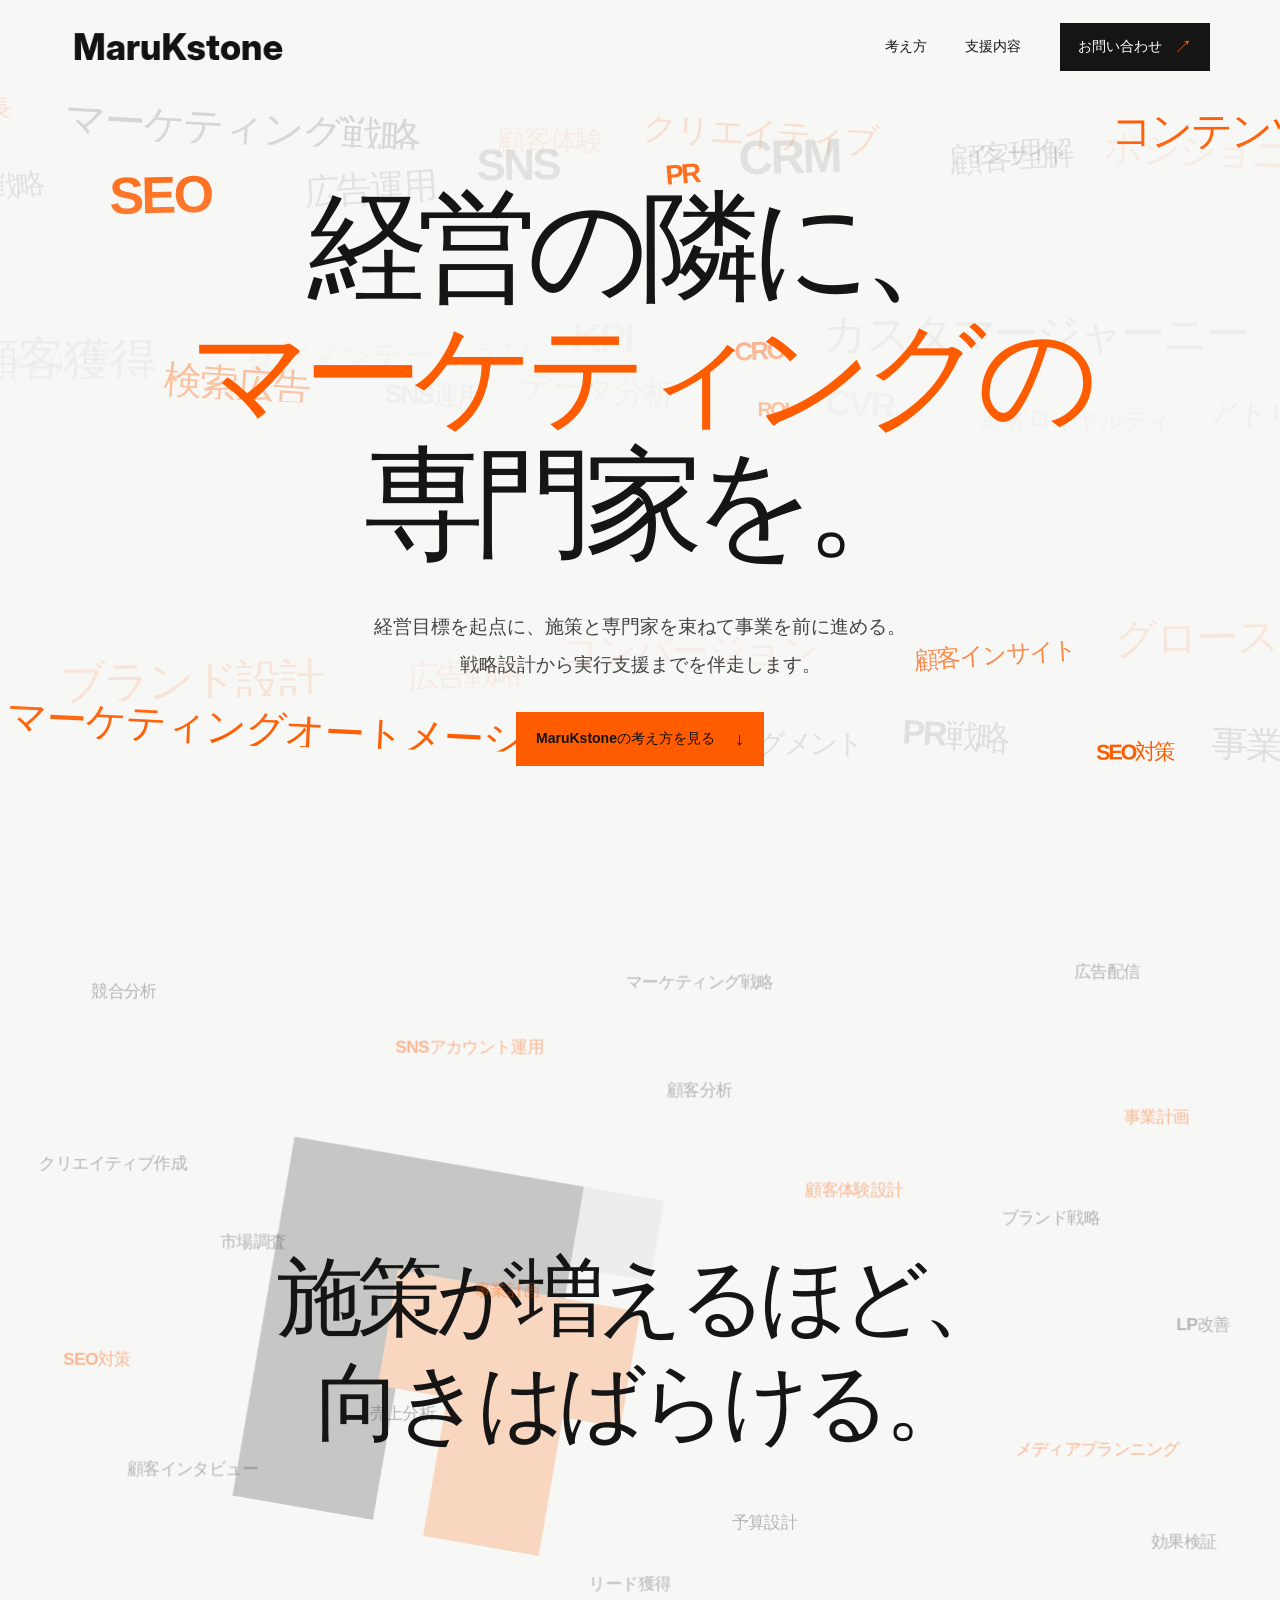
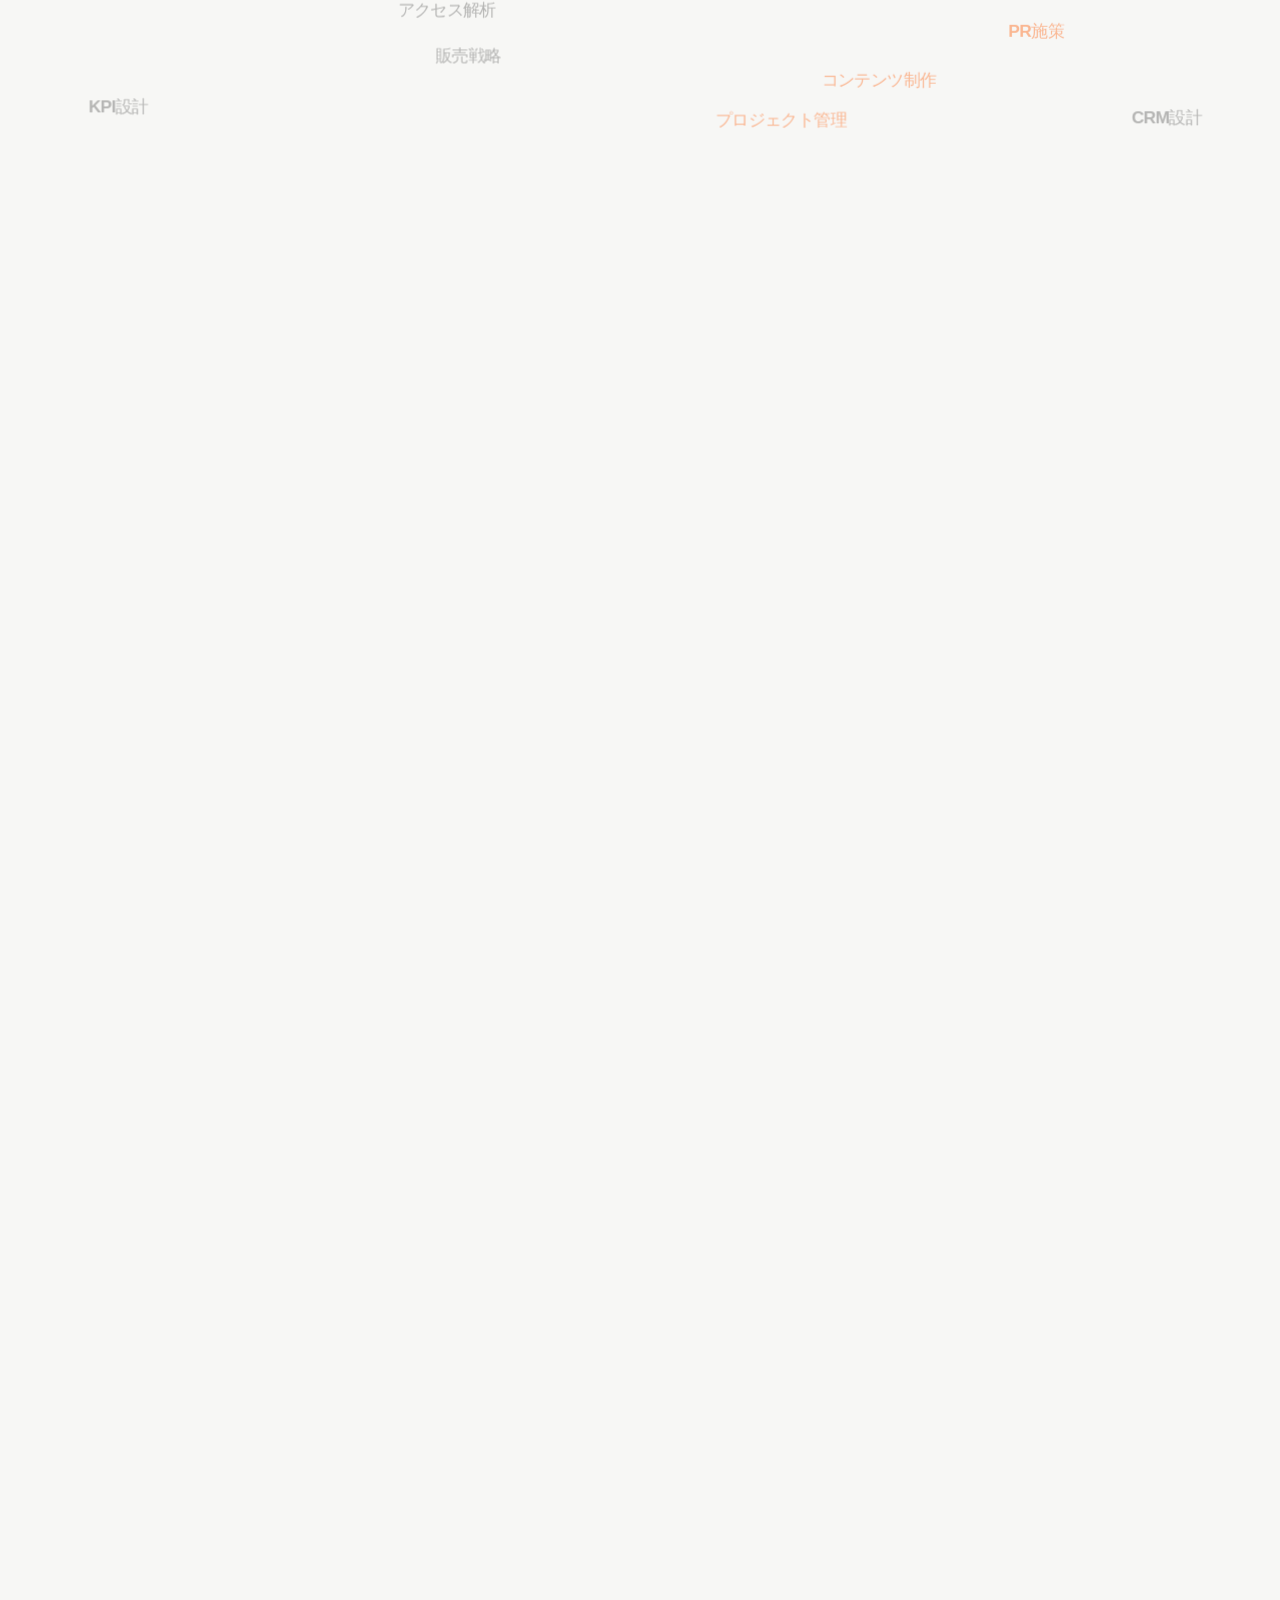
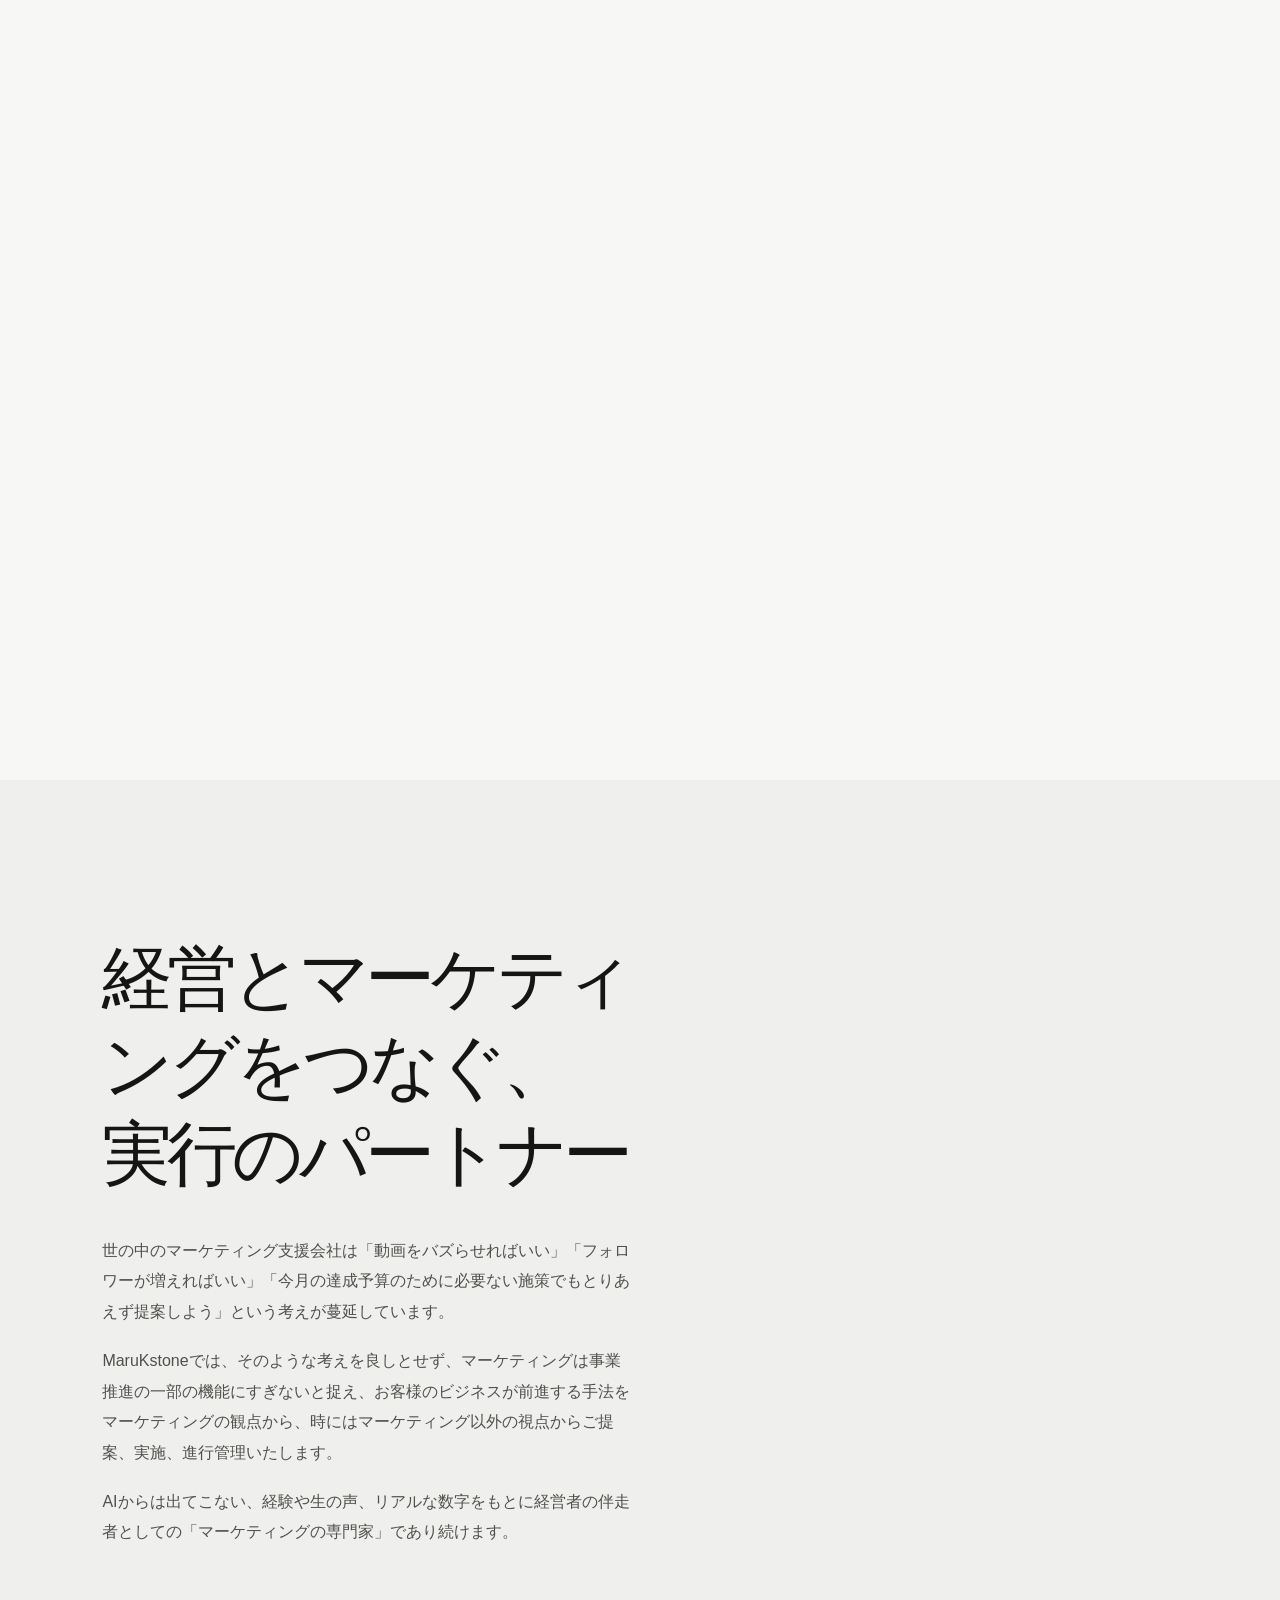
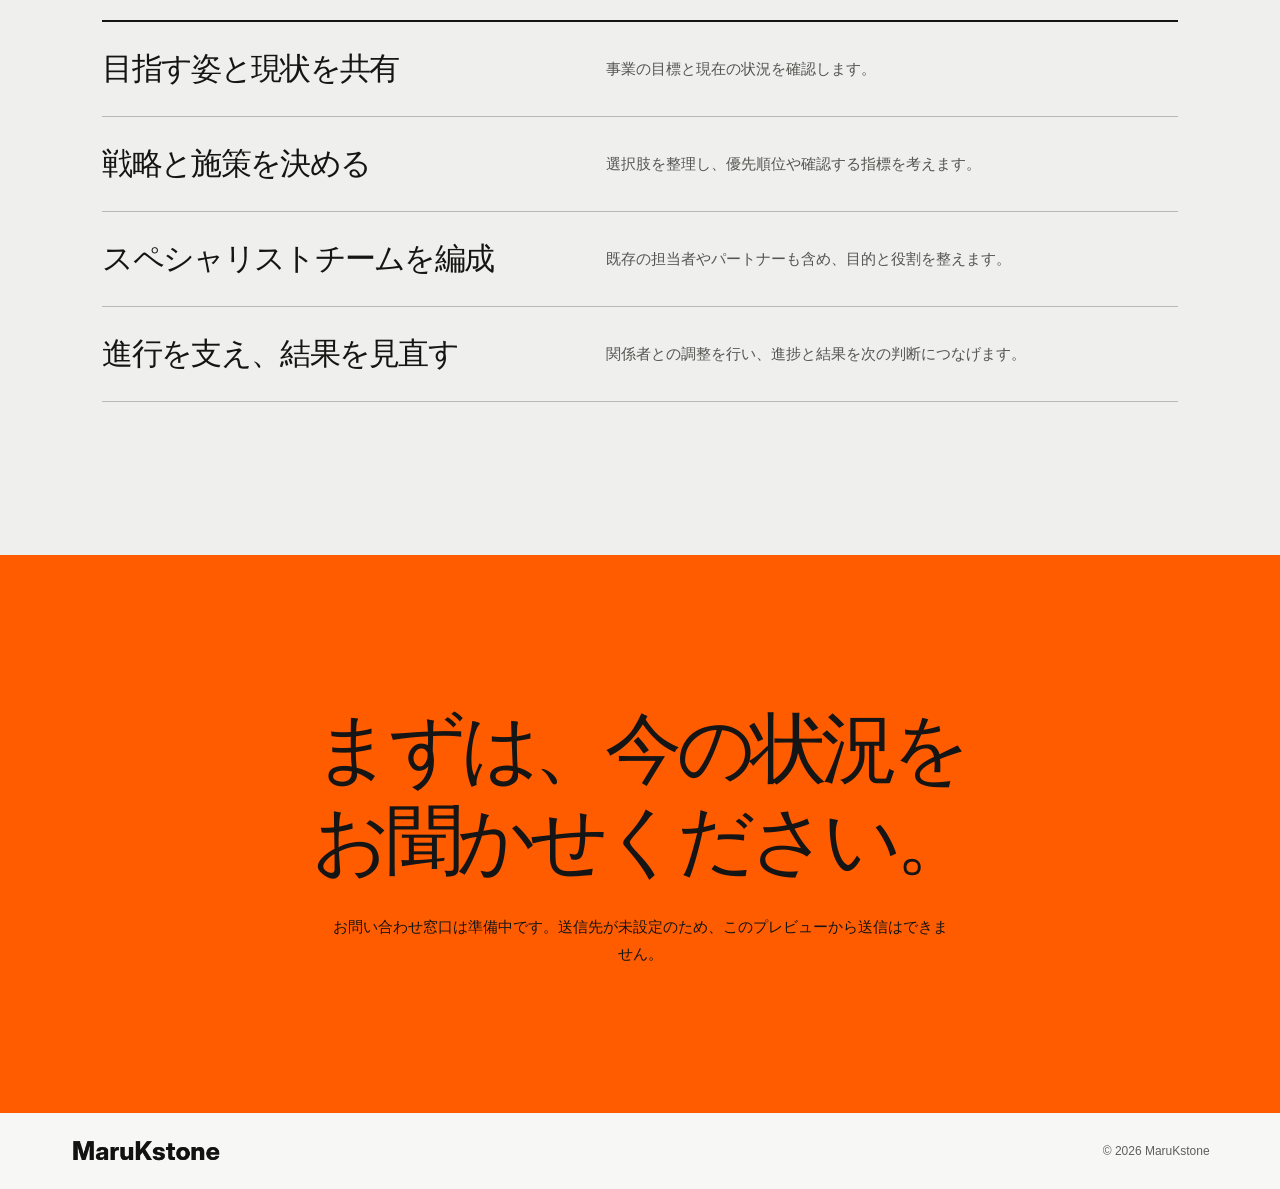
==== index.html @ fb0cedda "current_website Initial commit - current website" ====
<!doctype html>
<html lang="ja">
  <head>
    <meta charset="utf-8">
    <meta name="viewport" content="width=device-width, initial-scale=1">
    <meta name="theme-color" content="#f7f7f5">
    <title>MaruKstone — Motion Study</title>
    <link rel="stylesheet" href="./motion-study.css">
    <script defer src="./motion-study.js"></script>
  </head>
  <body>
    <header class="site-header">
      <a class="brand" href="#top" aria-label="MaruKstone ホーム">
        <img src="../assets/marukstone-wordmark.png" alt="MaruKstone" width="235" height="50">
      </a>
      <nav aria-label="メインナビゲーション">
        <a href="#service">考え方</a>
        <a href="#service">支援内容</a>
        <a class="header-cta" href="#contact">お問い合わせ <span aria-hidden="true">↗</span></a>
      </nav>
    </header>

    <main id="top">
      <section class="hero" aria-labelledby="hero-title">
        <div class="hero-streams" aria-hidden="true">
          <div class="stream-row stream-row-one">
            <div class="stream-track"><span>ブランド戦略</span><span>SEO</span><span>広告運用</span><span>SNS</span><span>PR</span><span>CRM</span><span>顧客理解</span><span>コンテンツ</span><span>データ分析</span><span>市場調査</span><span>リード獲得</span><span>広報戦略</span><span>ブランド戦略</span><span>SEO</span><span>広告運用</span><span>SNS</span><span>PR</span><span>CRM</span><span>顧客理解</span><span>コンテンツ</span><span>データ分析</span><span>市場調査</span><span>リード獲得</span><span>広報戦略</span></div>
          </div>
          <div class="stream-row stream-row-two">
            <div class="stream-track"><span>事業成長</span><span>マーケティング戦略</span><span>顧客体験</span><span>クリエイティブ</span><span>インサイト</span><span>ポジショニング</span><span>プロモーション</span><span>オウンドメディア</span><span>MA</span><span>ブランド認知</span><span>事業成長</span><span>マーケティング戦略</span><span>顧客体験</span><span>クリエイティブ</span><span>インサイト</span><span>ポジショニング</span><span>プロモーション</span><span>オウンドメディア</span><span>MA</span><span>ブランド認知</span></div>
          </div>
          <div class="stream-row stream-row-three">
            <div class="stream-track"><span>LTV</span><span>顧客獲得</span><span>セグメンテーション</span><span>KPI</span><span>CRO</span><span>カスタマージャーニー</span><span>リテンション</span><span>競合分析</span><span>ターゲティング</span><span>LTV</span><span>顧客獲得</span><span>セグメンテーション</span><span>KPI</span><span>CRO</span><span>カスタマージャーニー</span><span>リテンション</span><span>競合分析</span><span>ターゲティング</span></div>
          </div>
          <div class="stream-row stream-row-four">
            <div class="stream-track"><span>リードナーチャリング</span><span>検索広告</span><span>SNS運用</span><span>データ分析</span><span>ROI</span><span>CVR</span><span>顧客ロイヤルティ</span><span>アトリビューション</span><span>CRM</span><span>リードナーチャリング</span><span>検索広告</span><span>SNS運用</span><span>データ分析</span><span>ROI</span><span>CVR</span><span>顧客ロイヤルティ</span><span>アトリビューション</span><span>CRM</span></div>
          </div>
          <div class="stream-row stream-row-five">
            <div class="stream-track"><span>市場分析</span><span>ブランド設計</span><span>広告戦略</span><span>コンバージョン</span><span>顧客インサイト</span><span>グロース</span><span>コンテンツマーケティング</span><span>メディアプランニング</span><span>市場分析</span><span>ブランド設計</span><span>広告戦略</span><span>コンバージョン</span><span>顧客インサイト</span><span>グロース</span><span>コンテンツマーケティング</span><span>メディアプランニング</span></div>
          </div>
          <div class="stream-row stream-row-six">
            <div class="stream-track"><span>需要創出</span><span>マーケティングオートメーション</span><span>顧客セグメント</span><span>PR戦略</span><span>SEO対策</span><span>事業戦略</span><span>パフォーマンス分析</span><span>カスタマーサクセス</span><span>需要創出</span><span>マーケティングオートメーション</span><span>顧客セグメント</span><span>PR戦略</span><span>SEO対策</span><span>事業戦略</span><span>パフォーマンス分析</span><span>カスタマーサクセス</span></div>
          </div>
        </div>
        <div class="hero-content">
          <h1 id="hero-title">
            <span>経営の隣に、</span>
            <span class="accent-line">マーケティングの</span>
            <span>専門家を。</span>
          </h1>
          <p class="hero-description">
            <span>経営目標を起点に、施策と専門家を束ねて事業を前に進める。</span>
            <span>戦略設計から実行支援までを伴走します。</span>
          </p>
          <a class="hero-link" href="#service">MaruKstoneの考え方を見る <span aria-hidden="true">↓</span></a>
        </div>
      </section>

      <section class="motion-sequence" aria-label="施策が飛び交い、再びつながる動き">
        <div class="sequence-track">
          <div class="sequence-stage">
            <div class="rotating-composition" aria-hidden="true">
              <svg class="rotating-shape" viewBox="0 0 640 640" role="presentation">
                <path class="shape-dark" d="M112 118h326v126H270v278H112z" />
                <path class="shape-orange" d="M327 244h196v130H458v156H328V374h-78V244z" />
                <path class="shape-gray" d="M438 118h90v90h-90z" />
              </svg>
            </div>

            <div class="sequence-message" aria-live="polite">
              <p class="message message-one is-active">施策が増えるほど、<br>向きはばらける。</p>
              <p class="message message-three"><span class="message-line">マーケティングを、</span><span class="message-line">事業を動かす力に。</span></p>
            </div>

            <div class="dark-wipe" aria-hidden="true"></div>
            <div class="solution-field" aria-label="マーケティングの支援ソリューション">
              <svg class="solution-connections" aria-hidden="true"></svg>
              <button type="button" class="solution-chip chip-01" aria-label="競合分析を選択">競合分析</button>
              <button type="button" class="solution-chip chip-02" aria-label="SNSアカウント運用を選択">SNSアカウント運用</button>
              <button type="button" class="solution-chip chip-03" aria-label="広告配信を選択">広告配信</button>
              <button type="button" class="solution-chip chip-04" aria-label="クリエイティブ作成を選択">クリエイティブ作成</button>
              <button type="button" class="solution-chip chip-05" aria-label="事業計画を選択">事業計画</button>
              <button type="button" class="solution-chip chip-06" aria-label="市場調査を選択">市場調査</button>
              <button type="button" class="solution-chip chip-07" aria-label="ブランド戦略を選択">ブランド戦略</button>
              <button type="button" class="solution-chip chip-08" aria-label="SEO対策を選択">SEO対策</button>
              <button type="button" class="solution-chip chip-09" aria-label="LP改善を選択">LP改善</button>
              <button type="button" class="solution-chip chip-10" aria-label="顧客インタビューを選択">顧客インタビュー</button>
              <button type="button" class="solution-chip chip-11" aria-label="メディアプランニングを選択">メディアプランニング</button>
              <button type="button" class="solution-chip chip-12" aria-label="アクセス解析を選択">アクセス解析</button>
              <button type="button" class="solution-chip chip-13" aria-label="KPI設計を選択">KPI設計</button>
              <button type="button" class="solution-chip chip-14" aria-label="コンテンツ制作を選択">コンテンツ制作</button>
              <button type="button" class="solution-chip chip-15" aria-label="CRM設計を選択">CRM設計</button>
              <button type="button" class="solution-chip chip-16" aria-label="リード獲得を選択">リード獲得</button>
              <button type="button" class="solution-chip chip-17" aria-label="PR施策を選択">PR施策</button>
              <button type="button" class="solution-chip chip-18" aria-label="マーケティング戦略を選択">マーケティング戦略</button>
              <button type="button" class="solution-chip chip-19" aria-label="顧客分析を選択">顧客分析</button>
              <button type="button" class="solution-chip chip-20" aria-label="事業計画を選択">事業計画</button>
              <button type="button" class="solution-chip chip-21" aria-label="売上分析を選択">売上分析</button>
              <button type="button" class="solution-chip chip-22" aria-label="予算設計を選択">予算設計</button>
              <button type="button" class="solution-chip chip-23" aria-label="顧客体験設計を選択">顧客体験設計</button>
              <button type="button" class="solution-chip chip-24" aria-label="販売戦略を選択">販売戦略</button>
              <button type="button" class="solution-chip chip-25" aria-label="効果検証を選択">効果検証</button>
              <button type="button" class="solution-chip chip-26" aria-label="プロジェクト管理を選択">プロジェクト管理</button>
            </div>
          </div>
        </div>
      </section>

      <section class="service-section" id="service">
        <div class="service-heading">
          <div class="service-copy">
            <h2>経営とマーケティングをつなぐ、<br>実行のパートナー</h2>
            <div class="service-subcopy">
              <p>世の中のマーケティング支援会社は「動画をバズらせればいい」「フォロワーが増えればいい」「今月の達成予算のために必要ない施策でもとりあえず提案しよう」という考えが蔓延しています。</p>
              <p>MaruKstoneでは、そのような考えを良しとせず、マーケティングは事業推進の一部の機能にすぎないと捉え、お客様のビジネスが前進する手法をマーケティングの観点から、時にはマーケティング以外の視点からご提案、実施、進行管理いたします。</p>
              <p>AIからは出てこない、経験や生の声、リアルな数字をもとに経営者の伴走者としての「マーケティングの専門家」であり続けます。</p>
            </div>
          </div>
          <div class="service-portrait-space" aria-label="顔写真を配置するスペース"></div>
        </div>
        <div class="service-steps">
          <article><h3>目指す姿と現状を共有</h3><p>事業の目標と現在の状況を確認します。</p></article>
          <article><h3>戦略と施策を決める</h3><p>選択肢を整理し、優先順位や確認する指標を考えます。</p></article>
          <article><h3>スペシャリストチームを編成</h3><p>既存の担当者やパートナーも含め、目的と役割を整えます。</p></article>
          <article><h3>進行を支え、結果を見直す</h3><p>関係者との調整を行い、進捗と結果を次の判断につなげます。</p></article>
        </div>
      </section>

      <section class="contact-section" id="contact">
        <h2>まずは、今の状況を<br>お聞かせください。</h2>
        <p>お問い合わせ窓口は準備中です。送信先が未設定のため、このプレビューから送信はできません。</p>
      </section>
    </main>

    <footer class="site-footer">
      <a href="#top" aria-label="ページ上部へ"><img src="../assets/marukstone-wordmark.png" alt="MaruKstone" width="235" height="50"></a>
      <span>© 2026 MaruKstone</span>
    </footer>
  </body>
</html>
---- motion-study.css ----
:root {
  color-scheme: light;
  --paper: #f7f7f5;
  --ink: #151515;
  --muted: #5e5e5b;
  --line: #d5d5d1;
  --orange: #ff5c00;
  --dark: #151515;
  font-family: "Inter", "Hiragino Sans", "Yu Gothic", Meiryo, sans-serif;
  color: var(--ink);
  background: var(--paper);
  font-synthesis: none;
  text-rendering: optimizeLegibility;
  -webkit-font-smoothing: antialiased;
  scroll-behavior: smooth;
}

* { box-sizing: border-box; }
html { min-width: 320px; overflow-x: clip; }
body { min-width: 320px; margin: 0; }
a { color: inherit; }
img { display: block; max-width: 100%; }
h1, h2, h3, p { margin: 0; }

.site-header {
  position: fixed;
  z-index: 100;
  top: 0;
  left: 0;
  display: flex;
  width: 100%;
  min-height: 94px;
  align-items: center;
  justify-content: space-between;
  gap: 32px;
  padding: 20px clamp(24px, 5.5vw, 88px);
  background: rgba(247,247,245,.92);
  backdrop-filter: blur(12px);
  -webkit-backdrop-filter: blur(12px);
}
.brand { display: block; width: clamp(150px, 17vw, 216px); flex: 0 0 auto; }
.brand img { width: 100%; height: auto; }
.site-header nav { display: flex; align-items: center; gap: clamp(18px, 3vw, 44px); }
.site-header nav a { font-size: 14px; font-weight: 700; text-decoration: none; }
.site-header nav a:not(.header-cta):hover { color: var(--orange); }
.header-cta { display: inline-flex; min-height: 48px; align-items: center; gap: 12px; padding: 0 18px; background: var(--ink); color: #fff; }
.header-cta span { color: var(--orange); font-size: 18px; }
a:focus-visible { outline: 3px solid var(--orange); outline-offset: 4px; }

.hero {
  position: relative;
  display: grid;
  min-height: 100svh;
  overflow: clip;
  align-items: center;
  padding: 120px clamp(22px, 7vw, 112px) 72px;
  background: var(--paper);
}
.hero-streams { position: absolute; inset: 0; overflow: hidden; pointer-events: none; }
.stream-row { position: absolute; left: 0; display: flex; width: max-content; overflow: hidden; color: rgba(21, 21, 21, .11); }
.stream-row-one { top: 13%; transform: rotate(-2deg) scale(1.08); }
.stream-row-two { top: 43%; color: rgba(255, 92, 0, .13); transform: rotate(1.5deg) scale(1.08); }
.stream-row-three { top: 77%; transform: rotate(-1deg) scale(1.08); }
.stream-track { display: flex; width: max-content; align-items: center; gap: clamp(30px, 5vw, 78px); padding-right: clamp(30px, 5vw, 78px); font-size: clamp(36px, 6.8vw, 92px); font-weight: 900; letter-spacing: -.08em; line-height: 1; white-space: nowrap; animation: stream-left 42s linear infinite; }
.stream-row-two .stream-track { font-size: clamp(23px, 4.1vw, 56px); animation-name: stream-right; animation-duration: 52s; }
.stream-row-three .stream-track { font-size: clamp(28px, 5.1vw, 70px); animation-duration: 47s; }
.stream-track span:nth-child(3n + 2) { color: var(--orange); }
.stream-row-two .stream-track span:nth-child(3n + 2) { color: rgba(21, 21, 21, .15); }
.hero-content { position: relative; z-index: 2; width: min(100%, 1160px); margin-inline: auto; text-align: center; }
.hero h1 {
  font-size: clamp(54px, 9.4vw, 136px);
  font-weight: 900;
  letter-spacing: -.085em;
  line-height: 1.07;
  text-wrap: balance;
}
.hero h1 span { display: block; overflow: hidden; animation: title-arrive .9s cubic-bezier(.16,.82,.23,1) both; }
.hero h1 span:nth-child(2) { animation-delay: .14s; }
.hero h1 span:nth-child(3) { animation-delay: .28s; }
.hero h1 .accent-line { color: var(--orange); }
.hero-description { display: grid; gap: 3px; margin: clamp(24px, 3.3vw, 44px) auto 0; color: #454541; font-size: clamp(15px, 1.45vw, 19px); font-weight: 600; line-height: 1.85; }
.hero-description span { display: block; }
.hero-link { display: inline-flex; min-height: 54px; align-items: center; gap: 20px; margin-top: 30px; padding: 0 20px; background: var(--orange); color: #111; font-size: 14px; font-weight: 800; text-decoration: none; transition: transform 220ms cubic-bezier(.2,.8,.2,1); }
.hero-link:hover { transform: translateY(-3px); }
.hero-link span { font-size: 18px; }

@keyframes stream-left { from { transform: translateX(0); } to { transform: translateX(-50%); } }
@keyframes stream-right { from { transform: translateX(-50%); } to { transform: translateX(0); } }
@keyframes title-arrive {
  from { clip-path: inset(100% 0 0); transform: translateY(16%); }
  to { clip-path: inset(0); transform: translateY(0); }
}

.sequence-track { position: relative; height: 520svh; background: var(--paper); }
.sequence-stage {
  --rotation: 0deg;
  --shape-scale: .86;
  --wipe-edge: 0%;
  position: sticky;
  top: 0;
  display: grid;
  height: 100svh;
  overflow: clip;
  place-items: center;
  isolation: isolate;
  background: var(--paper);
}
.rotating-composition { position: absolute; z-index: 1; top: 50%; left: 35%; width: min(48vw, 640px); aspect-ratio: 1; opacity: .22; pointer-events: none; transform: translate(-50%, -50%) rotate(var(--rotation)) scale(var(--shape-scale)); transform-origin: center; will-change: transform; }
.rotating-shape { width: 100%; height: 100%; overflow: visible; }
.shape-dark { fill: var(--ink); }
.shape-orange { fill: var(--orange); }
.shape-gray { fill: #c9c9c5; }
.sequence-message { position: relative; z-index: 1; width: min(88%, 1100px); height: 100%; text-align: center; }
.message { position: absolute; inset: 50% auto auto 50%; z-index: 3; width: 100%; color: var(--ink); font-size: clamp(36px, 6.7vw, 92px); font-weight: 850; letter-spacing: -.075em; line-height: 1.22; opacity: 0; transform: translate(-50%, calc(-50% + 18px)); transition: opacity 380ms ease, transform 480ms cubic-bezier(.2,.75,.25,1); }
.message.is-active { opacity: 1; transform: translate(-50%, -50%); }
.message-three { color: #fff; }
.message-three { opacity: 0; }
.dark-wipe { position: absolute; z-index: 2; inset: 0; background: var(--dark); clip-path: polygon(0 0, var(--wipe-edge) 0, calc(var(--wipe-edge) - 16vw) 100%, 0 100%); pointer-events: none; will-change: clip-path; }
.sequence-stage.is-dark { background: var(--dark); }
.sequence-stage.is-wiping { background: var(--paper); }
.sequence-stage.is-dark .rotating-composition { visibility: hidden; }
.sequence-stage.is-wiping .rotating-composition { visibility: visible; }
.sequence-stage.is-dark .sequence-message { z-index: 4; visibility: visible; }
.sequence-stage.is-dark .message-three { visibility: hidden; }
.sequence-stage.is-message .message-three { visibility: visible; opacity: 1; }
.sequence-stage.is-message .solution-field { opacity: 1; }
.sequence-stage.is-dark .solution-field { background: var(--dark); }
.sequence-stage.is-dark .solution-chip { color: rgba(255,255,255,.64); }
.sequence-stage.is-message .solution-chip { color: rgba(255,255,255,.64); }


.service-section { padding: clamp(92px, 12vw, 160px) clamp(24px, 8vw, 128px); background: #efefed; }
.service-heading { display: grid; grid-template-columns: minmax(0, 1.1fr) minmax(280px, .9fr); align-items: end; gap: 7vw; margin-bottom: 72px; }
.service-heading h2 { font-size: clamp(38px, 5.5vw, 76px); font-weight: 850; letter-spacing: -.075em; line-height: 1.25; }
.service-heading p { max-width: 560px; color: #50504d; font-size: 16px; line-height: 1.9; }
.service-steps { border-top: 2px solid var(--ink); }
.service-steps article { display: grid; grid-template-columns: minmax(260px, .9fr) minmax(260px, 1.1fr); gap: 36px; align-items: center; padding: 26px 0; border-bottom: 1px solid #b8b8b4; }
.service-steps h3 { font-size: clamp(21px, 2.4vw, 31px); font-weight: 800; letter-spacing: -.055em; }
.service-steps p { color: #545450; font-size: 15px; line-height: 1.8; }
.contact-section { display: flex; min-height: 62svh; flex-direction: column; align-items: center; justify-content: center; padding: 90px 24px; background: var(--orange); text-align: center; }
.contact-section h2 { font-size: clamp(40px, 6vw, 82px); font-weight: 850; letter-spacing: -.075em; line-height: 1.2; }
.contact-section p { max-width: 620px; margin-top: 26px; font-size: 15px; font-weight: 550; line-height: 1.8; }
.site-footer { display: flex; align-items: center; justify-content: space-between; gap: 24px; padding: 26px clamp(24px, 5.5vw, 88px); background: var(--paper); }
.site-footer a { width: 152px; }
.site-footer img { width: 100%; height: auto; }
.site-footer span { color: #5f5f5b; font-size: 12px; }

@media (max-width: 760px) {
  .site-header { min-height: 76px; gap: 18px; padding: 16px 20px; }
  .brand { width: 142px; }
  .site-header nav { gap: 14px; }
  .site-header nav a { font-size: 11px; }
  .header-cta { min-height: 40px; gap: 6px; padding-inline: 10px; }
  .hero { padding-inline: 20px; }
  .hero h1 { font-size: clamp(42px, 10.5vw, 78px); }
  .hero-description { max-width: 560px; font-size: 14px; }
  .stream-row-one { top: 18%; }
  .stream-row-two { top: 45%; }
  .stream-row-three { top: 76%; }
  .stream-track { gap: 28px; font-size: clamp(34px, 8vw, 62px); }
  .stream-row-two .stream-track { font-size: clamp(22px, 5vw, 38px); }
  .stream-row-three .stream-track { font-size: clamp(26px, 6vw, 46px); }
  .sequence-track { height: 360svh; }
  .rotating-composition { left: 50%; width: 72vw; opacity: .15; }
  .sequence-message { width: calc(100% - 36px); }
  .message { font-size: clamp(34px, 8vw, 58px); }
  .service-section { padding: 90px 24px; }
  .service-heading { grid-template-columns: 1fr; gap: 22px; margin-bottom: 48px; }
  .service-heading h2 { font-size: clamp(36px, 8.5vw, 58px); }
  .service-steps article { grid-template-columns: 1fr; gap: 8px; padding: 22px 0; }
}

@media (max-width: 430px) {
  .site-header { align-items: flex-start; }
  .brand { width: 116px; margin-top: 6px; }
  .site-header nav { gap: 9px; }
  .site-header nav a { font-size: 10px; }
  .header-cta { min-height: 34px; padding-inline: 7px; }
  .hero { min-height: 88svh; padding-top: 102px; padding-bottom: 82px; }
  .hero h1 { font-size: clamp(38px, 10.2vw, 46px); line-height: 1.17; }
  .hero-description { font-size: 13px; }
  .hero-description span:first-child { max-width: 350px; margin-inline: auto; }
  .hero-link { min-height: 48px; font-size: 12px; }
}

@media (prefers-reduced-motion: reduce) {
  :root { scroll-behavior: auto; }
  *, *::before, *::after { animation-duration: .01ms !important; animation-iteration-count: 1 !important; scroll-behavior: auto !important; transition-duration: .01ms !important; }
  .stream-track { animation: none !important; }
  .hero h1 span { clip-path: none; transform: none; }
  .sequence-track { height: auto; }
  .sequence-stage { position: relative; min-height: 560px; }
  .rotating-composition, .dark-wipe { display: none; }
  .message { position: relative; inset: auto; display: none; opacity: 1; transform: none; }
  .message-one { display: block; }
}


/* Randomized, smaller hero word field — headline typography remains unchanged. */
.hero-streams {
  -webkit-mask-image: linear-gradient(to bottom, #000 0%, #000 12%, rgba(0,0,0,.8) 24%, rgba(0,0,0,.35) 43%, rgba(0,0,0,.45) 61%, #000 82%, #000 100%);
  mask-image: linear-gradient(to bottom, #000 0%, #000 12%, rgba(0,0,0,.8) 24%, rgba(0,0,0,.35) 43%, rgba(0,0,0,.45) 61%, #000 82%, #000 100%);
}
.stream-row { left: -3%; }
.stream-row-one { top: 5%; transform: rotate(-3.4deg) scale(1.03); color: rgba(21,21,21,.105); }
.stream-row-two { top: 22%; transform: rotate(2.1deg) scale(1.04); color: rgba(255,92,0,.075); }
.stream-row-three { top: 36%; transform: rotate(-1.3deg) scale(1.02); color: rgba(21,21,21,.055); }
.stream-row-four { top: 54%; transform: rotate(2.8deg) scale(1.05); color: rgba(21,21,21,.065); }
.stream-row-five { top: 72%; transform: rotate(-2.4deg) scale(1.03); color: rgba(255,92,0,.09); }
.stream-row-six { top: 89%; transform: rotate(1.6deg) scale(1.04); color: rgba(21,21,21,.10); }
.stream-track {
  gap: clamp(20px, 3.2vw, 52px);
  font-size: clamp(19px, 3.05vw, 46px);
  letter-spacing: -.065em;
  animation-duration: 58s;
}
.stream-row-two .stream-track { font-size: clamp(17px, 2.45vw, 36px); animation-name: stream-right; animation-duration: 67s; }
.stream-row-three .stream-track { font-size: clamp(20px, 2.8vw, 42px); animation-duration: 49s; }
.stream-row-four .stream-track { font-size: clamp(16px, 2.25vw, 34px); animation-name: stream-right; animation-duration: 73s; }
.stream-row-five .stream-track { font-size: clamp(19px, 2.7vw, 40px); animation-duration: 63s; }
.stream-row-six .stream-track { font-size: clamp(16px, 2.35vw, 35px); animation-name: stream-right; animation-duration: 55s; }
/* Small irregularities keep the field from reading as a neat typographic grid. */
.stream-track span:nth-child(5n + 1) { transform: translateY(-.13em) rotate(-2deg); }
.stream-track span:nth-child(7n + 3) { transform: translateY(.17em) rotate(1.5deg); }
.stream-track span:nth-child(9n + 4) { font-size: 1.12em; }
.stream-track span:nth-child(11n + 6) { font-size: .78em; }
.stream-row-two .stream-track span:nth-child(3n + 1),
.stream-row-five .stream-track span:nth-child(4n + 2) { color: rgba(255,92,0,.16); }
.stream-row-three .stream-track span:nth-child(4n + 2),
.stream-row-four .stream-track span:nth-child(5n + 3) { color: rgba(21,21,21,.10); }
@media (max-width: 760px) {
  .stream-row-one { top: 8%; }
  .stream-row-two { top: 22%; }
  .stream-row-three { top: 34%; }
  .stream-row-four { top: 56%; }
  .stream-row-five { top: 73%; }
  .stream-row-six { top: 88%; }
  .stream-track { gap: 22px; font-size: clamp(17px, 5vw, 28px); }
  .stream-row-two .stream-track { font-size: clamp(15px, 4.2vw, 24px); }
  .stream-row-three .stream-track { font-size: clamp(17px, 4.6vw, 27px); }
  .stream-row-four .stream-track { font-size: clamp(14px, 3.8vw, 22px); }
  .stream-row-five .stream-track { font-size: clamp(16px, 4.4vw, 26px); }
  .stream-row-six .stream-track { font-size: clamp(14px, 3.9vw, 23px); }
}

/* More organic word scatter: uneven spacing, varied scale and individual baselines. */
.stream-row-one { top: 7%; transform: rotate(-2.7deg) scale(1.04); }
.stream-row-two { top: 19%; transform: rotate(1.8deg) scale(1.02); }
.stream-row-three { top: 33%; transform: rotate(-1deg) scale(1.05); }
.stream-row-four { top: 47%; transform: rotate(2.4deg) scale(1.04); }
.stream-row-five { top: 65%; transform: rotate(-2deg) scale(1.03); }
.stream-row-six { top: 83%; transform: rotate(1.3deg) scale(1.05); }
.stream-track { gap: clamp(12px, 1.9vw, 32px); }
.stream-track span { display: inline-block; flex: 0 0 auto; }
.stream-track span:nth-child(8n + 1) { font-size: .72em; margin-inline: .35em 1.2em; transform: translateY(-.28em) rotate(-3deg); }
.stream-track span:nth-child(8n + 2) { font-size: 1.28em; margin-inline: .1em .75em; transform: translateY(.12em) rotate(1.5deg); }
.stream-track span:nth-child(8n + 3) { font-size: .88em; margin-inline: .8em .25em; transform: translateY(.24em) rotate(-1deg); }
.stream-track span:nth-child(8n + 4) { font-size: 1.08em; margin-inline: .2em 1.5em; transform: translateY(-.18em) rotate(2deg); }
.stream-track span:nth-child(8n + 5) { font-size: .68em; margin-inline: .55em .4em; transform: translateY(.32em) rotate(-2deg); }
.stream-track span:nth-child(8n + 6) { font-size: 1.18em; margin-inline: .1em 1.05em; transform: translateY(-.08em) rotate(1deg); }
.stream-track span:nth-child(8n + 7) { font-size: .82em; margin-inline: 1em .15em; transform: translateY(.18em) rotate(-1.5deg); }
.stream-track span:nth-child(8n) { font-size: 1.02em; margin-inline: .25em .9em; transform: translateY(-.22em) rotate(2.5deg); }
/* Keep the middle filled, but preserve the headline as the highest-contrast layer. */
.stream-row-three .stream-track,
.stream-row-four .stream-track,
.stream-row-five .stream-track { opacity: .92; }
.stream-row-four { color: rgba(21,21,21,.075); }
.stream-row-five { color: rgba(255,92,0,.085); }
@media (max-width: 760px) {
  .stream-row-one { top: 8%; }
  .stream-row-two { top: 20%; }
  .stream-row-three { top: 33%; }
  .stream-row-four { top: 49%; }
  .stream-row-five { top: 66%; }
  .stream-row-six { top: 84%; }
  .stream-track { gap: 12px; }
}


/* Floating solution words appear with the final dark message. */
.solution-field {
  position: absolute;
  z-index: 3;
  inset: 0;
  overflow: hidden;
  background: var(--dark);
  opacity: 0;
  visibility: hidden;
  pointer-events: none;
  transition: opacity 700ms ease, visibility 0s linear 700ms;
}
.sequence-stage.is-dark .solution-field {
  opacity: 1;
  visibility: visible;
  pointer-events: auto;
  transition-delay: 0s;
}
.solution-chip {
  --mx: 0px;
  --my: 0px;
  --pop: 1;
  --glow: 0;
  position: absolute;
  display: block;
  max-width: 90vw;
  padding: .32em .56em .4em;
  border: 1px solid rgba(255,255,255,.16);
  border-radius: 999px;
  color: rgba(255,255,255,.76);
  background: rgba(255,255,255,.035);
  font-size: clamp(13px, 1.35vw, 20px);
  font-weight: 650;
  letter-spacing: -.035em;
  white-space: nowrap;
  box-shadow: 0 0 calc(var(--glow) * 28px) rgba(255,92,0, calc(var(--glow) * .72));
  transform: translate(var(--mx), var(--my)) scale(var(--pop));
  transition: transform 380ms cubic-bezier(.2,1.5,.35,1), color 260ms ease, border-color 260ms ease, background 260ms ease, box-shadow 260ms ease;
  animation: solution-float var(--duration, 7s) ease-in-out var(--delay, 0s) infinite alternate;
  will-change: transform;
}
.solution-chip::before {
  content: "";
  position: absolute;
  inset: -1px;
  border: 1px solid rgba(255,92,0, calc(var(--glow) * .9));
  border-radius: inherit;
  opacity: var(--glow);
  pointer-events: none;
}
.solution-chip.is-near {
  color: #fff;
  border-color: rgba(255,92,0,.9);
  background: rgba(255,92,0,.13);
}
/* Words are scattered at irregular positions and vary in scale. */
.chip-01 { top: 9%; left: 7%; --duration: 7.1s; --delay: -.8s; font-size: clamp(22px, 2.4vw, 34px); }
.chip-02 { top: 15%; left: 31%; --duration: 8.1s; --delay: -3s; font-size: clamp(17px, 1.7vw, 24px); }
.chip-03 { top: 7%; right: 11%; --duration: 7.4s; --delay: -2s; color: var(--orange); font-size: clamp(24px, 2.6vw, 38px); }
.chip-04 { top: 28%; left: 3%; --duration: 7.8s; --delay: -4s; font-size: clamp(20px, 2.1vw, 30px); }
.chip-05 { top: 23%; right: 7%; --duration: 6.4s; --delay: -1s; font-size: clamp(25px, 2.8vw, 40px); }
.chip-06 { top: 37%; left: 17%; --duration: 8.5s; --delay: -5s; font-size: clamp(16px, 1.65vw, 24px); }
.chip-07 { top: 34%; right: 14%; --duration: 7s; --delay: -2.5s; color: rgba(255,92,0,.9); font-size: clamp(23px, 2.4vw, 35px); }
.chip-08 { top: 50%; left: 5%; --duration: 7.2s; --delay: -1.4s; font-size: clamp(22px, 2.2vw, 32px); }
.chip-09 { top: 46%; right: 4%; --duration: 8s; --delay: -3.6s; font-size: clamp(17px, 1.7vw, 25px); }
.chip-10 { top: 62%; left: 10%; --duration: 6.7s; --delay: -4.5s; font-size: clamp(17px, 1.8vw, 26px); }
.chip-11 { top: 60%; right: 8%; --duration: 8.2s; --delay: -2.3s; font-size: clamp(19px, 2vw, 29px); }
.chip-12 { bottom: 20%; left: 31%; --duration: 7.6s; --delay: -5.2s; color: var(--orange); font-size: clamp(20px, 2vw, 29px); }
.chip-13 { bottom: 9%; left: 7%; --duration: 6.9s; --delay: -1.8s; font-size: clamp(25px, 2.7vw, 39px); }
.chip-14 { bottom: 12%; right: 27%; --duration: 8.4s; --delay: -3.3s; font-size: clamp(17px, 1.8vw, 26px); }
.chip-15 { bottom: 8%; right: 6%; --duration: 7.1s; --delay: -2.7s; font-size: clamp(24px, 2.5vw, 36px); }
.chip-16 { top: 75%; left: 46%; --duration: 7.9s; --delay: -4.1s; font-size: clamp(16px, 1.7vw, 24px); }
.chip-17 { top: 80%; right: 17%; --duration: 6.6s; --delay: -1.1s; color: rgba(255,92,0,.92); font-size: clamp(22px, 2.3vw, 33px); }
.chip-18 { top: 8%; left: 49%; --duration: 8.7s; --delay: -6s; font-size: clamp(16px, 1.7vw, 24px); }
.chip-19 { top: 20%; left: 52%; --duration: 7.5s; --delay: -2.2s; font-size: clamp(20px, 2.1vw, 30px); }
.chip-20 { top: 42%; left: 37%; --duration: 8.4s; --delay: -4.7s; color: var(--orange); font-size: clamp(22px, 2.5vw, 36px); }
.chip-21 { top: 56%; left: 29%; --duration: 7.7s; --delay: -1.6s; font-size: clamp(18px, 1.9vw, 27px); }
.chip-22 { top: 68%; left: 57%; --duration: 6.8s; --delay: -3.7s; font-size: clamp(17px, 1.8vw, 26px); }
.chip-23 { top: 31%; left: 63%; --duration: 8.2s; --delay: -5.1s; font-size: clamp(18px, 1.9vw, 27px); }
.chip-24 { top: 83%; left: 34%; --duration: 7.3s; --delay: -2.9s; color: var(--orange); font-size: clamp(20px, 2.1vw, 30px); }
.chip-25 { top: 70%; right: 5%; --duration: 8.5s; --delay: -4.3s; font-size: clamp(18px, 1.9vw, 27px); }
.chip-26 { top: 90%; left: 56%; --duration: 7.9s; --delay: -1.3s; font-size: clamp(16px, 1.7vw, 24px); }
@keyframes solution-float {
  from { margin-top: -7px; }
  to { margin-top: 9px; }
}
.sequence-stage.is-dark .message-three { z-index: 5; text-shadow: 0 2px 24px rgba(0,0,0,.28); }
@media (max-width: 760px) {
  .solution-chip { padding: .3em .48em .36em; font-size: 12px; }
  .chip-02 { left: 28%; }
  .chip-04 { top: 25%; left: 2%; }
  .chip-05 { right: 2%; }
  .chip-07 { right: 3%; }
  .chip-10 { left: 3%; }
  .chip-11 { right: 2%; }
  .chip-14 { right: 20%; }
  .chip-16 { left: 42%; }
  .chip-19 { left: 48%; top: 19%; }
  .chip-20 { left: 35%; top: 43%; }
  .chip-21 { left: 27%; top: 56%; }
  .chip-22 { left: 54%; top: 68%; }
  .chip-23 { left: 59%; top: 31%; }
  .chip-24 { left: 31%; top: 83%; }
  .chip-25 { right: 3%; top: 71%; }
  .chip-26 { left: 52%; top: 89%; }
}
@media (prefers-reduced-motion: reduce) {
  .solution-chip { animation: none !important; transition: none !important; }
}

/* Narrative motion: solutions begin near the center, disperse with the rotating shape,
   then form a quiet organic network on the dark message. */
.solution-field {
  background: transparent;
  opacity: 1;
  visibility: visible;
  pointer-events: none;
  transition: none;
}
.solution-connections {
  position: absolute;
  inset: 0;
  width: 100%;
  height: 100%;
  overflow: visible;
  pointer-events: none;
  opacity: 0;
  transition: opacity 700ms ease;
}
.sequence-stage.is-dark .solution-connections { opacity: .82; }
.solution-link {
  fill: none;
  stroke: rgba(255,255,255,.13);
  stroke-width: 1.1;
  stroke-linecap: round;
  transition: stroke .35s ease, stroke-width .35s ease, opacity .35s ease;
}
.solution-link.is-lit {
  stroke: rgba(255,91,0,.95);
  stroke-width: 2.2;
  filter: drop-shadow(0 0 5px rgba(255,91,0,.8));
}
.solution-chip {
  --mx: 0px;
  --my: 0px;
  --pop: 1;
  --glow: 0;
  --travel-x: 0px;
  --travel-y: 0px;
  position: absolute;
  display: block;
  max-width: 90vw;
  padding: 0;
  border: 0;
  border-radius: 0;
  appearance: none;
  color: rgba(20,20,20,.42);
  background: transparent;
  font: inherit;
  font-size: clamp(13px, 1.35vw, 20px);
  font-weight: 650;
  letter-spacing: -.035em;
  line-height: 1.25;
  white-space: nowrap;
  cursor: pointer;
  text-shadow: 0 0 calc(var(--glow) * 22px) rgba(255,92,0, calc(var(--glow) * .9));
  transform: translate(calc(var(--travel-x) + var(--mx)), calc(var(--travel-y) + var(--my))) scale(var(--pop));
  transition: color 300ms ease, text-shadow 300ms ease, transform 380ms cubic-bezier(.2,1.5,.35,1);
  animation: solution-float var(--duration, 7s) ease-in-out var(--delay, 0s) infinite alternate;
  will-change: transform;
  pointer-events: none;
}
.solution-chip:focus-visible { outline: 1px solid var(--orange); outline-offset: 5px; }
.sequence-stage.is-dark .solution-chip {
  color: rgba(255,255,255,.64);
  pointer-events: auto;
}
.sequence-stage.is-dark .solution-chip:nth-of-type(3n) { color: rgba(255,92,0,.94); }
.sequence-stage.is-dark .solution-chip.is-near,
.sequence-stage.is-dark .solution-chip.is-selected {
  color: #fff;
  text-shadow: 0 0 8px rgba(255,92,0,.85), 0 0 24px rgba(255,92,0,.5);
}
.sequence-stage.is-dark .solution-chip.is-selected { color: var(--orange); }
.solution-chip::before { content: none; }
@keyframes solution-float {
  from { margin-top: -5px; }
  to { margin-top: 6px; }
}
@media (max-width: 760px) {
  .solution-chip { font-size: 11px; white-space: normal; max-width: 34vw; }
  .chip-02 { left: 28%; }
  .chip-04 { top: 25%; left: 2%; }
  .chip-05 { right: 2%; }
  .chip-07 { right: 3%; }
  .chip-10 { left: 3%; }
  .chip-11 { right: 2%; }
  .chip-14 { right: 20%; }
  .chip-16 { left: 42%; }
  .chip-19 { left: 48%; top: 19%; }
  .chip-20 { left: 35%; top: 43%; }
  .chip-21 { left: 27%; top: 56%; }
  .chip-22 { left: 54%; top: 68%; }
  .chip-23 { left: 59%; top: 31%; }
  .chip-24 { left: 31%; top: 83%; }
  .chip-25 { right: 3%; top: 71%; }
  .chip-26 { left: 52%; top: 89%; }
}

.sequence-stage.is-dark .solution-field { z-index: 3; }
.sequence-stage.is-dark .solution-connections { z-index: 0; }

/* Scattered solutions: typographic particles on the light section, then on the dark transition. */
.solution-field { opacity: 1; visibility: visible; background: transparent; pointer-events: none; }
.solution-chip { --bounce-x: 0px; --bounce-y: 0px; border: 0 !important; border-radius: 0 !important; background: transparent !important; box-shadow: none !important; padding: 0 !important; pointer-events: none; transform: translate(calc(var(--travel-x) + var(--mx) + var(--bounce-x)), calc(var(--travel-y) + var(--my) + var(--bounce-y))) scale(var(--pop)); }
.solution-chip::before { display: none !important; }
.sequence-stage:not(.is-dark) .solution-chip { color: rgba(20,20,20,.32); }
.sequence-stage:not(.is-dark) .solution-chip:nth-child(3n) { color: rgba(255,92,0,.46); }
.sequence-stage.is-dark .solution-field { background: var(--dark); }
.sequence-stage.is-message .solution-connections { opacity: .82; }
.sequence-stage.is-message .solution-chip { pointer-events: auto; }
.sequence-stage.is-message .solution-chip:nth-child(3n) { color: rgba(255,92,0,.94); }


/* Make the entire solution scene an interactive field: every word responds to the pointer. */
.sequence-stage.is-dark .solution-field { pointer-events: auto; }
.sequence-stage.is-dark .solution-chip { pointer-events: auto; }
.sequence-stage.is-dark .solution-chip.is-near {
  color: #fff;
  text-shadow: 0 0 9px rgba(255,92,0,.95), 0 0 25px rgba(255,92,0,.58);
}
.sequence-stage.is-dark .solution-chip {
  transform: translate(calc(var(--travel-x) + var(--mx) + var(--bounce-x)), calc(var(--travel-y) + var(--my) + var(--bounce-y))) scale(var(--pop));
}


/* Final statement stays clear: solutions form a perimeter orbit around the headline. */
.sequence-stage.is-message .sequence-message { z-index: 5; }
.sequence-stage.is-message .message-three {
  position: absolute;
  inset: 50% auto auto 50%;
  z-index: 5;
  width: min(720px, 78vw);
  max-width: min(720px, 78vw);
  margin: 0;
  padding: .25em .4em;
  background: transparent;
  text-align: center;
  transform: translate(-50%, -50%);
  text-wrap: balance;
}
.sequence-stage.is-message .solution-field { pointer-events: auto; }
.sequence-stage.is-message .solution-chip { pointer-events: auto; }


/* Keep the final headline on two intentional lines; never split a Japanese word. */
.sequence-stage.is-message .message-three {
  width: max-content;
  max-width: 94vw;
  padding: .18em .12em;
  font-size: clamp(27px, 6.7vw, 92px);
  line-height: 1.22;
  white-space: normal;
  text-wrap: nowrap;
  overflow-wrap: normal;
  word-break: keep-all;
}
.sequence-stage.is-message .message-three .message-line {
  display: block;
  white-space: nowrap;
}
@media (max-width: 600px) {
  .sequence-stage.is-message .message-three {
    font-size: clamp(25px, 7.2vw, 42px);
    max-width: 96vw;
  }
}


/* v9 corrections: preserve the original wordmark proportions and reserve the portrait column. */
.brand { width: clamp(150px, 17vw, 216px); min-width: 150px; }
.brand img, .site-footer img { width: 100%; height: auto; aspect-ratio: 235 / 50; object-fit: contain; object-position: left center; }
.service-heading { display: grid; grid-template-columns: minmax(0, 1.08fr) minmax(280px, .92fr); align-items: start; gap: clamp(36px, 7vw, 112px); }
.service-copy { min-width: 0; }
.service-heading h2 { margin-bottom: clamp(28px, 3vw, 44px); }
.service-subcopy { max-width: 760px; color: #50504d; font-size: 16px; line-height: 1.95; }
.service-subcopy p + p { margin-top: 1.2em; }
.service-portrait-space { min-height: clamp(380px, 42vw, 600px); width: 100%; }
/* Keep the final headline fixed in the visual center; words orbit in outer bands. */
.sequence-stage.is-message .message-three { left: 50%; top: 50%; width: max-content; max-width: 94vw; z-index: 8; pointer-events: none; }
.sequence-stage.is-message .solution-field { z-index: 4; }
.sequence-stage.is-message .solution-chip { z-index: 2; max-width: min(22vw, 260px); white-space: nowrap; }
@media (max-width: 760px) {
  .service-heading { grid-template-columns: 1fr; gap: 24px; }
  .service-portrait-space { min-height: 280px; }
  .service-subcopy { font-size: 15px; }
  .sequence-stage.is-message .solution-chip { max-width: 38vw; white-space: normal; font-size: 10px; }
}
.brand img, .site-footer img { aspect-ratio: 278 / 43; }
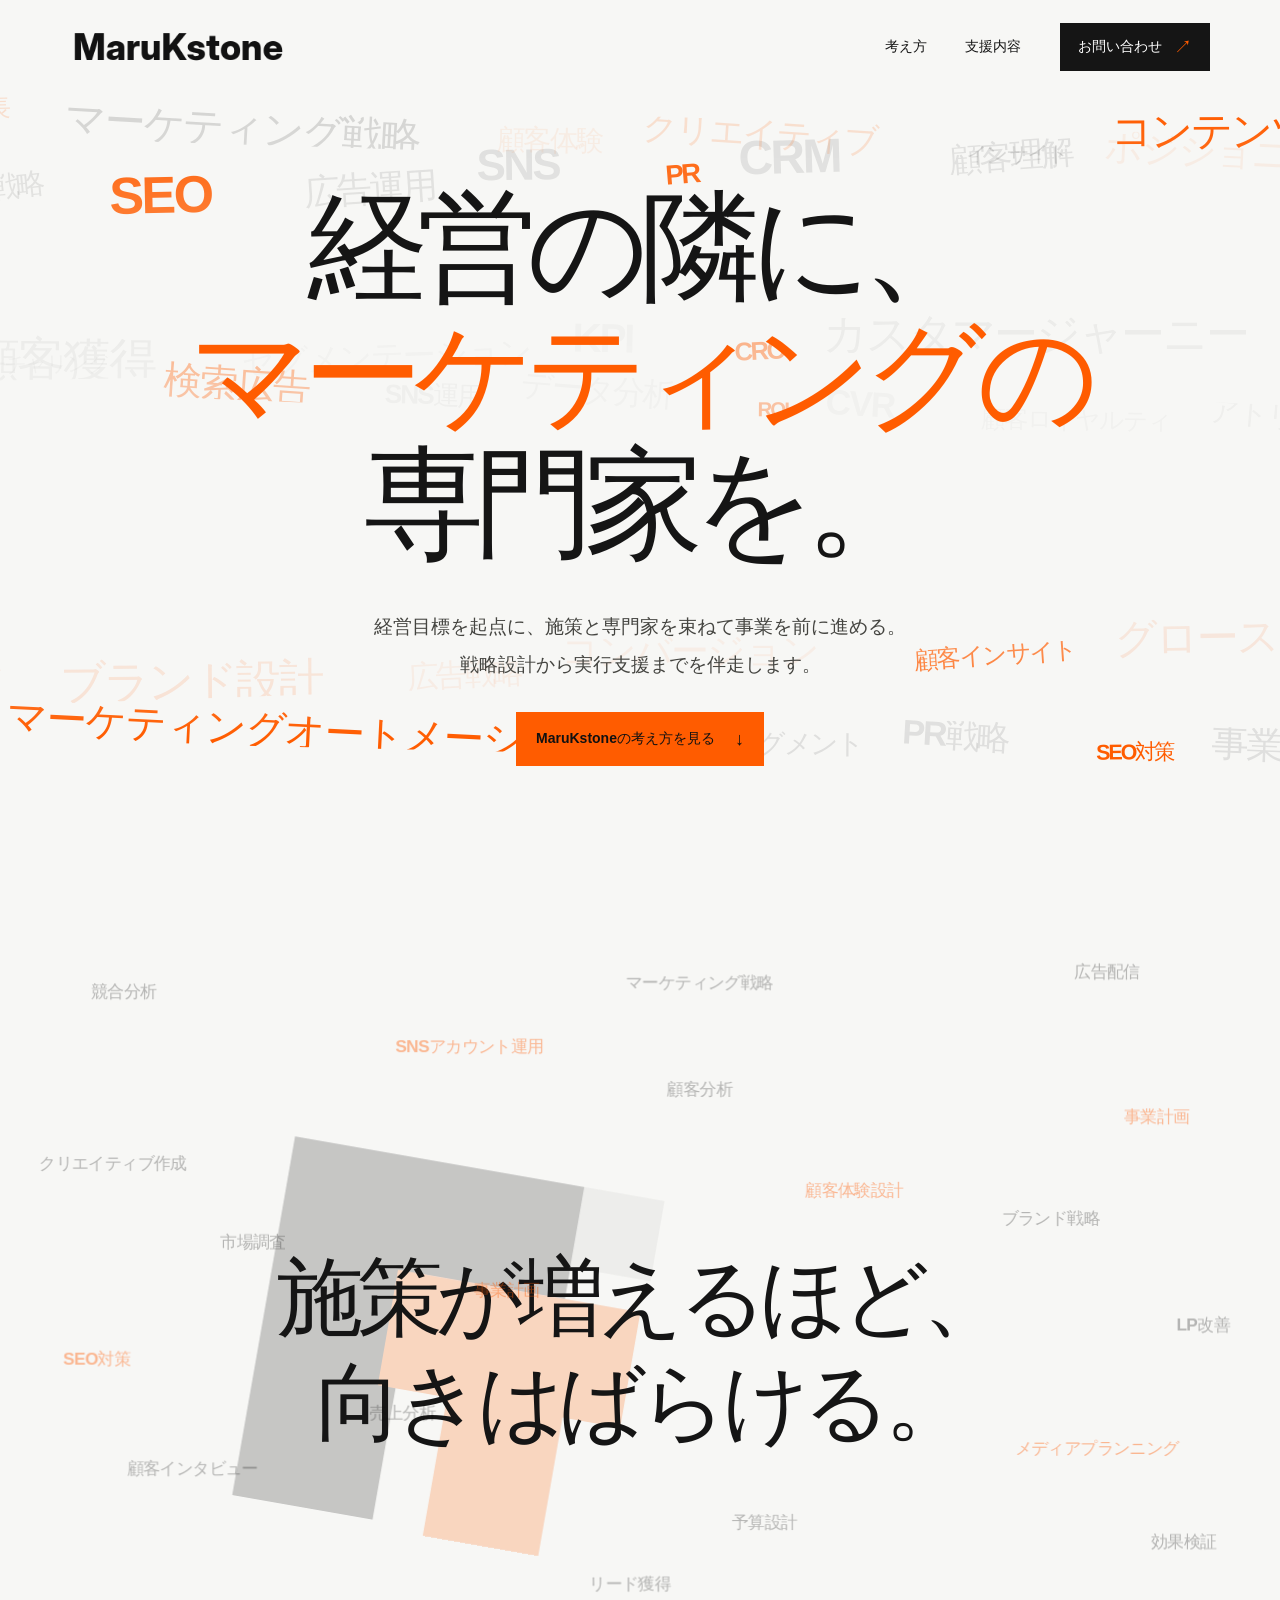
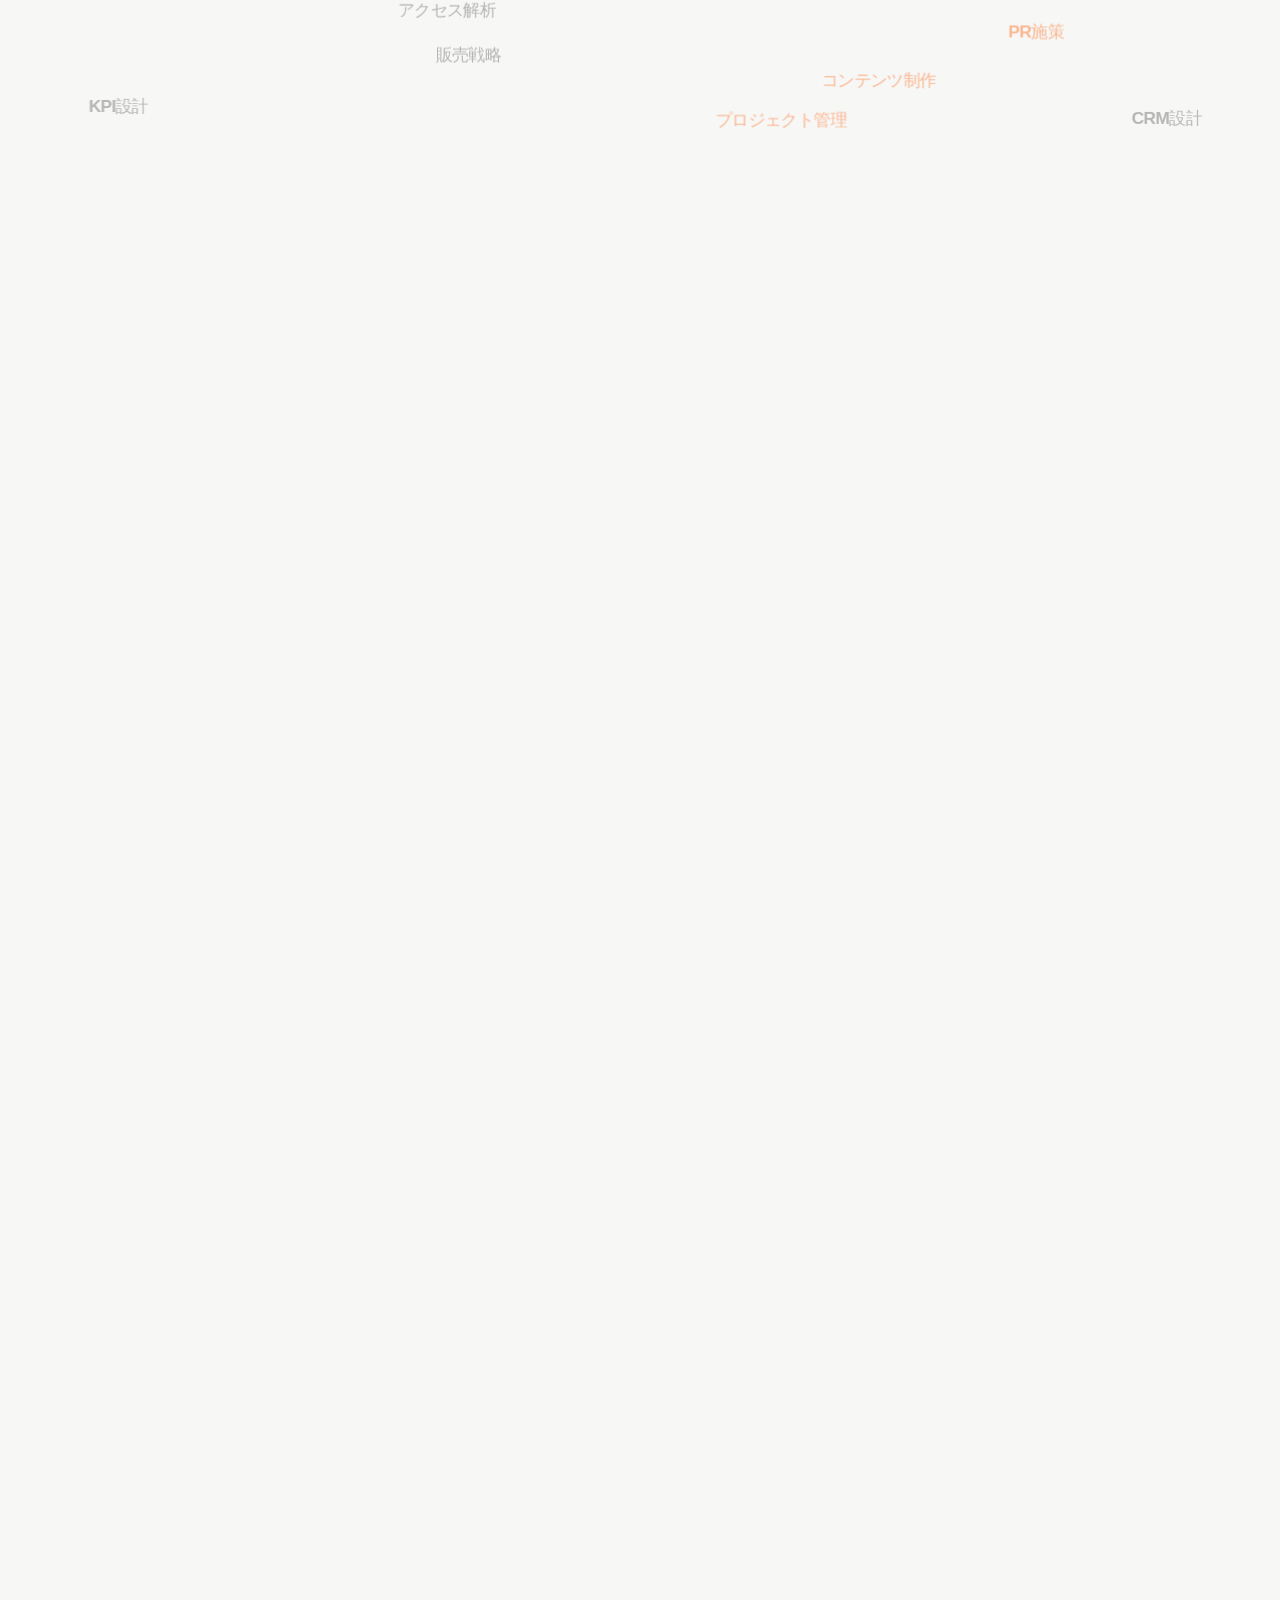
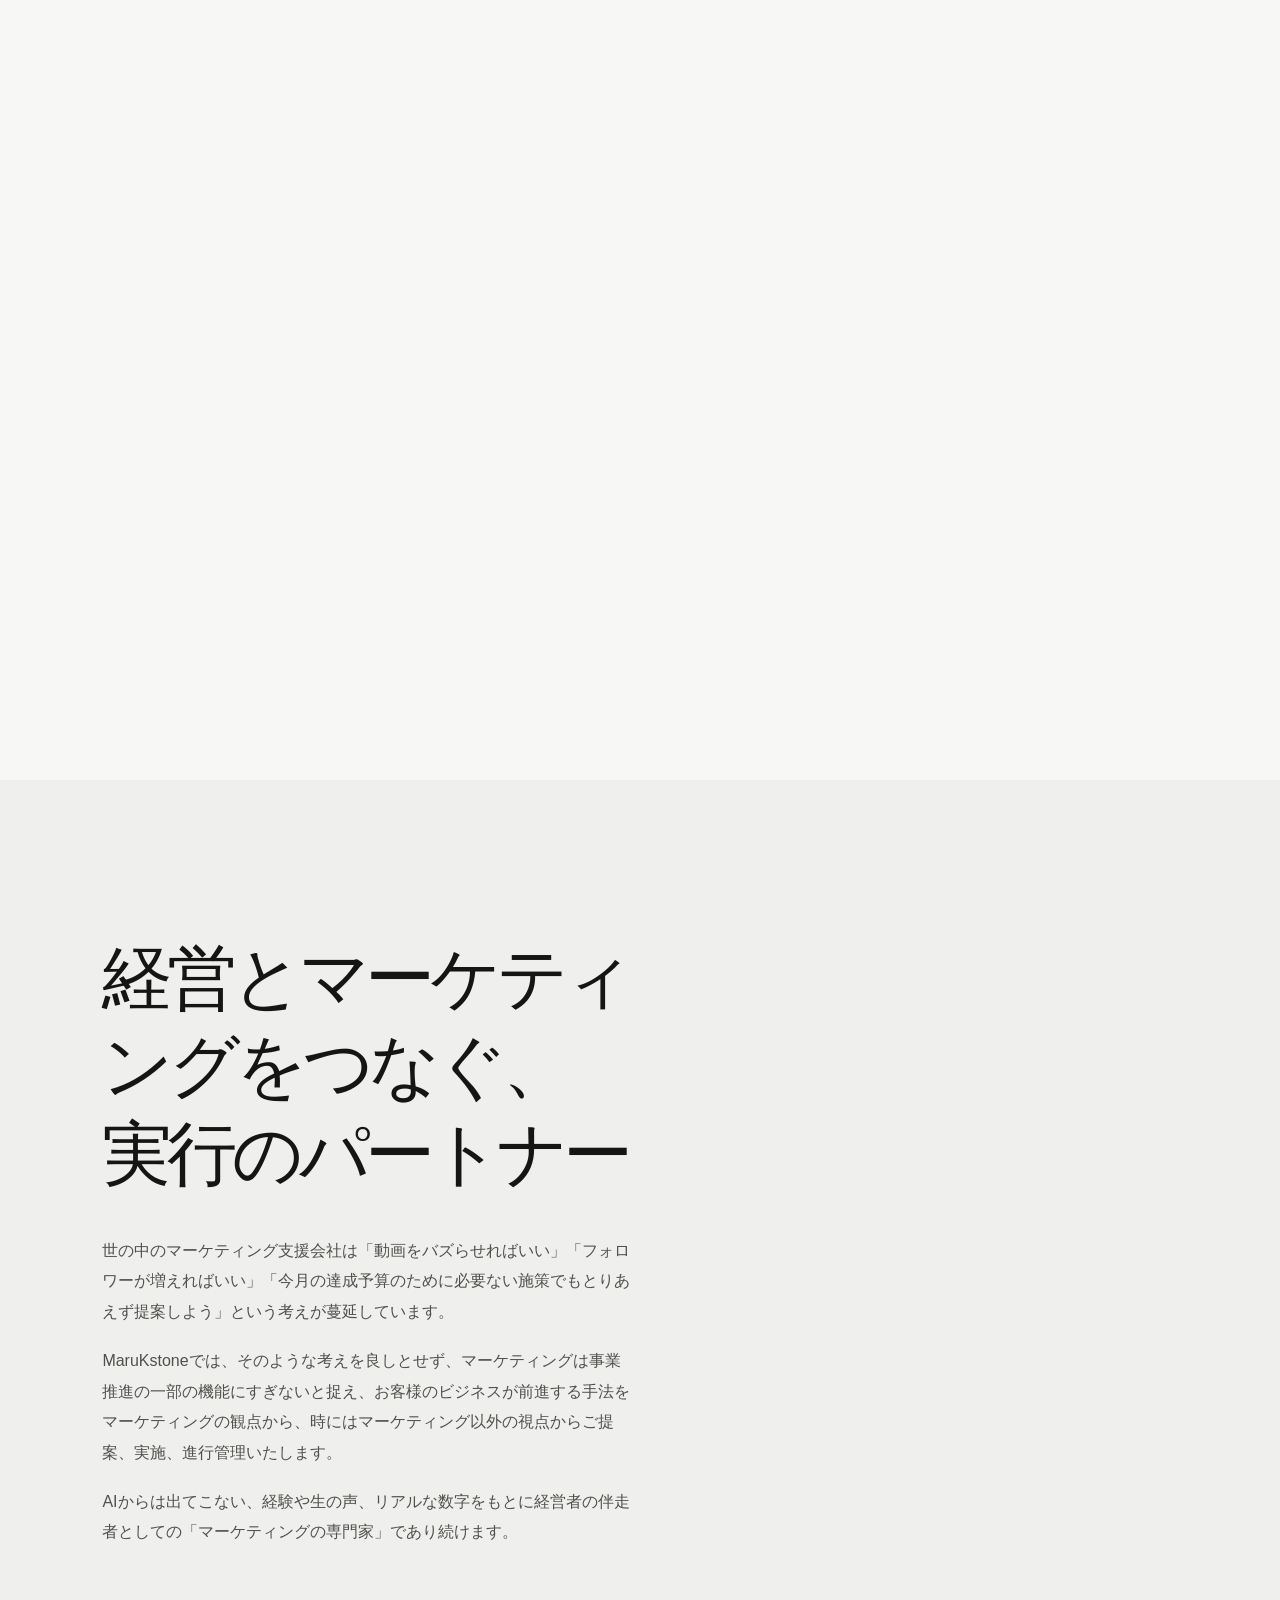
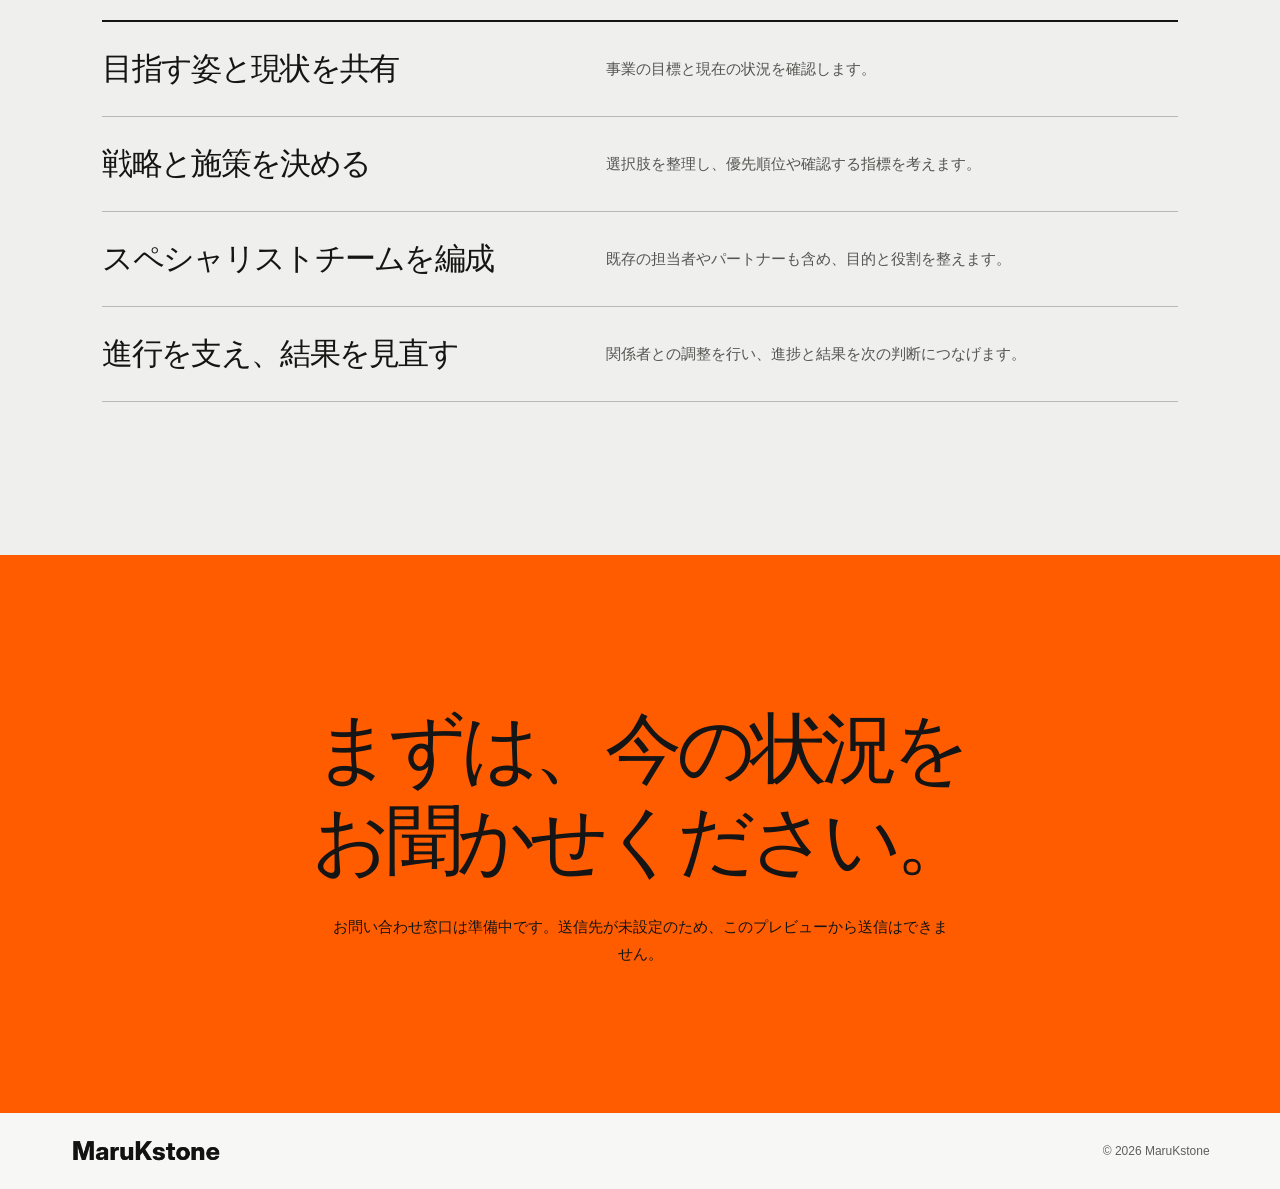
==== commit 41280dd6: "fix logo asset path" ====
--- a/index.html
+++ b/index.html
@@ -11,7 +11,7 @@
   <body>
     <header class="site-header">
       <a class="brand" href="#top" aria-label="MaruKstone ホーム">
-        <img src="../assets/marukstone-wordmark.png" alt="MaruKstone" width="235" height="50">
+        <img src="./assets/marukstone-wordmark.png" alt="MaruKstone" width="235" height="50">
       </a>
       <nav aria-label="メインナビゲーション">
         <a href="#service">考え方</a>
@@ -133,7 +133,7 @@
     </main>
 
     <footer class="site-footer">
-      <a href="#top" aria-label="ページ上部へ"><img src="../assets/marukstone-wordmark.png" alt="MaruKstone" width="235" height="50"></a>
+      <a href="#top" aria-label="ページ上部へ"><img src="./assets/marukstone-wordmark.png" alt="MaruKstone" width="235" height="50"></a>
       <span>© 2026 MaruKstone</span>
     </footer>
   </body>
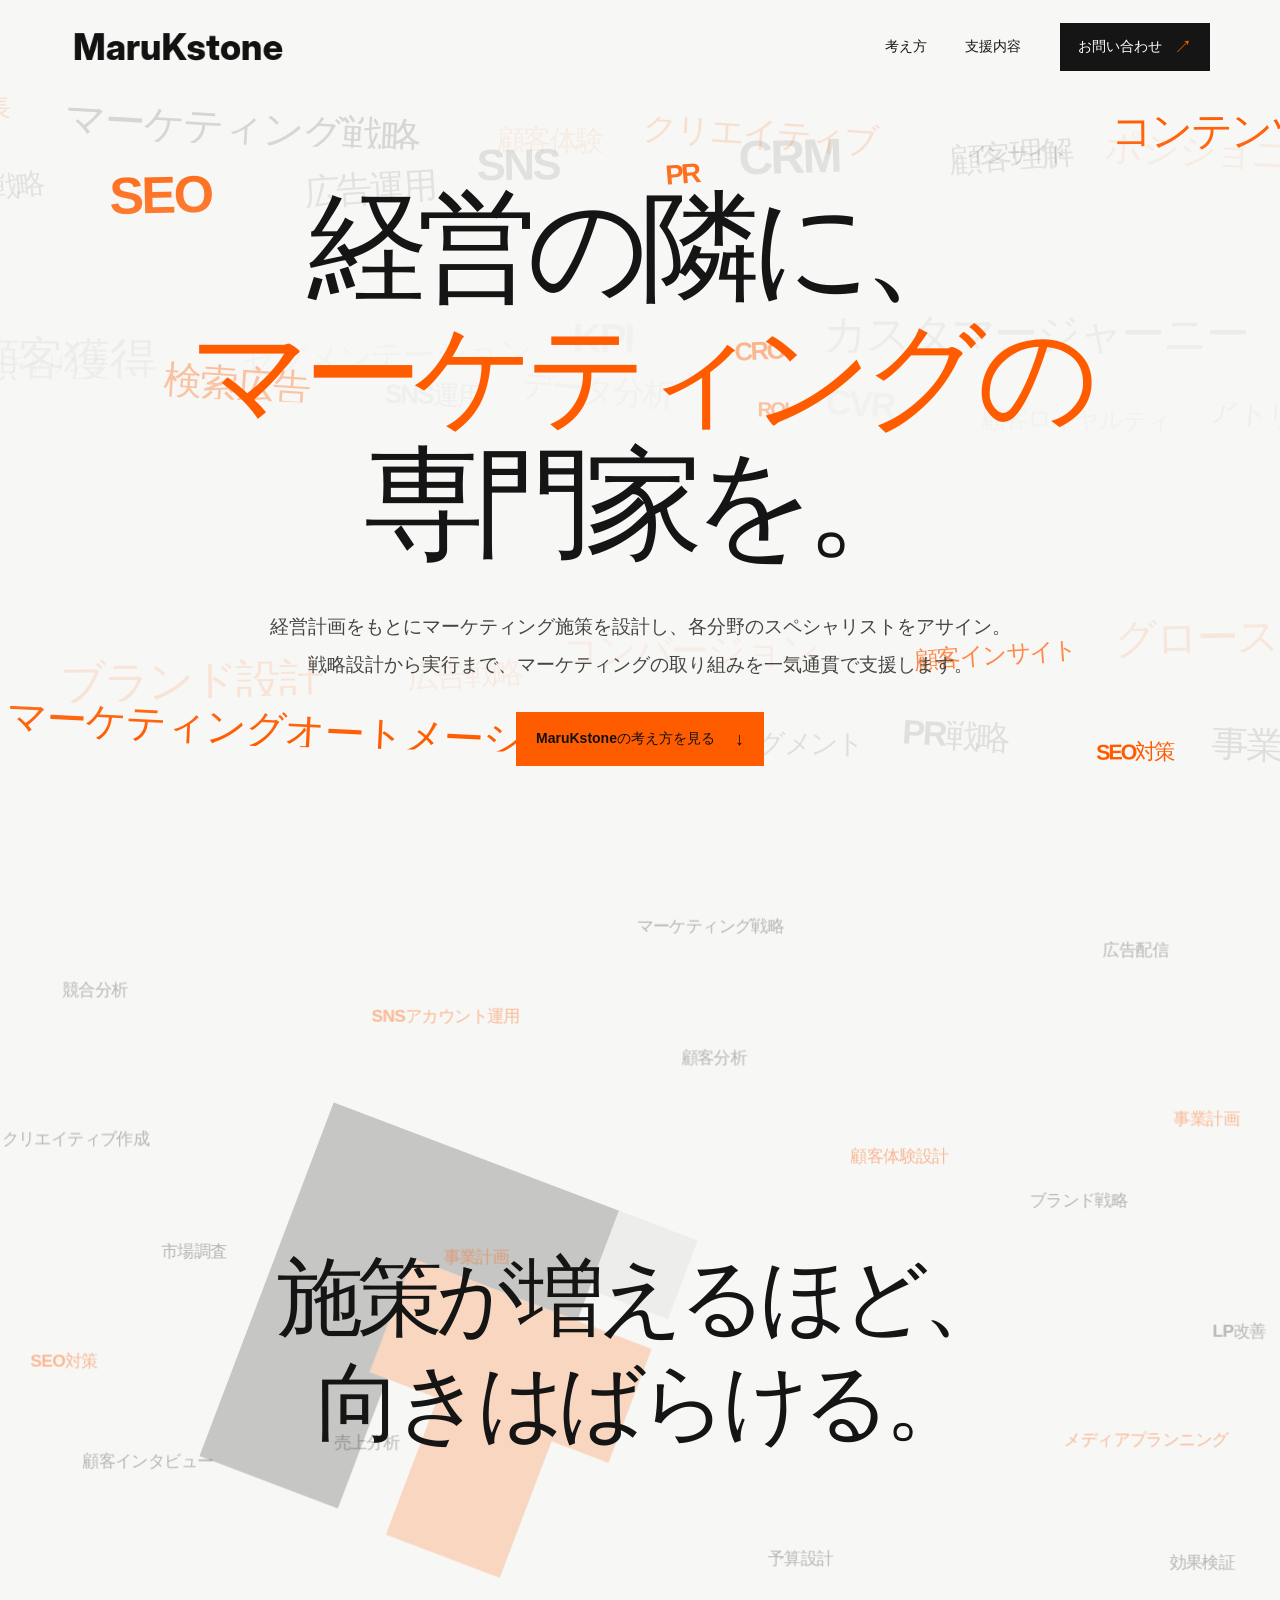
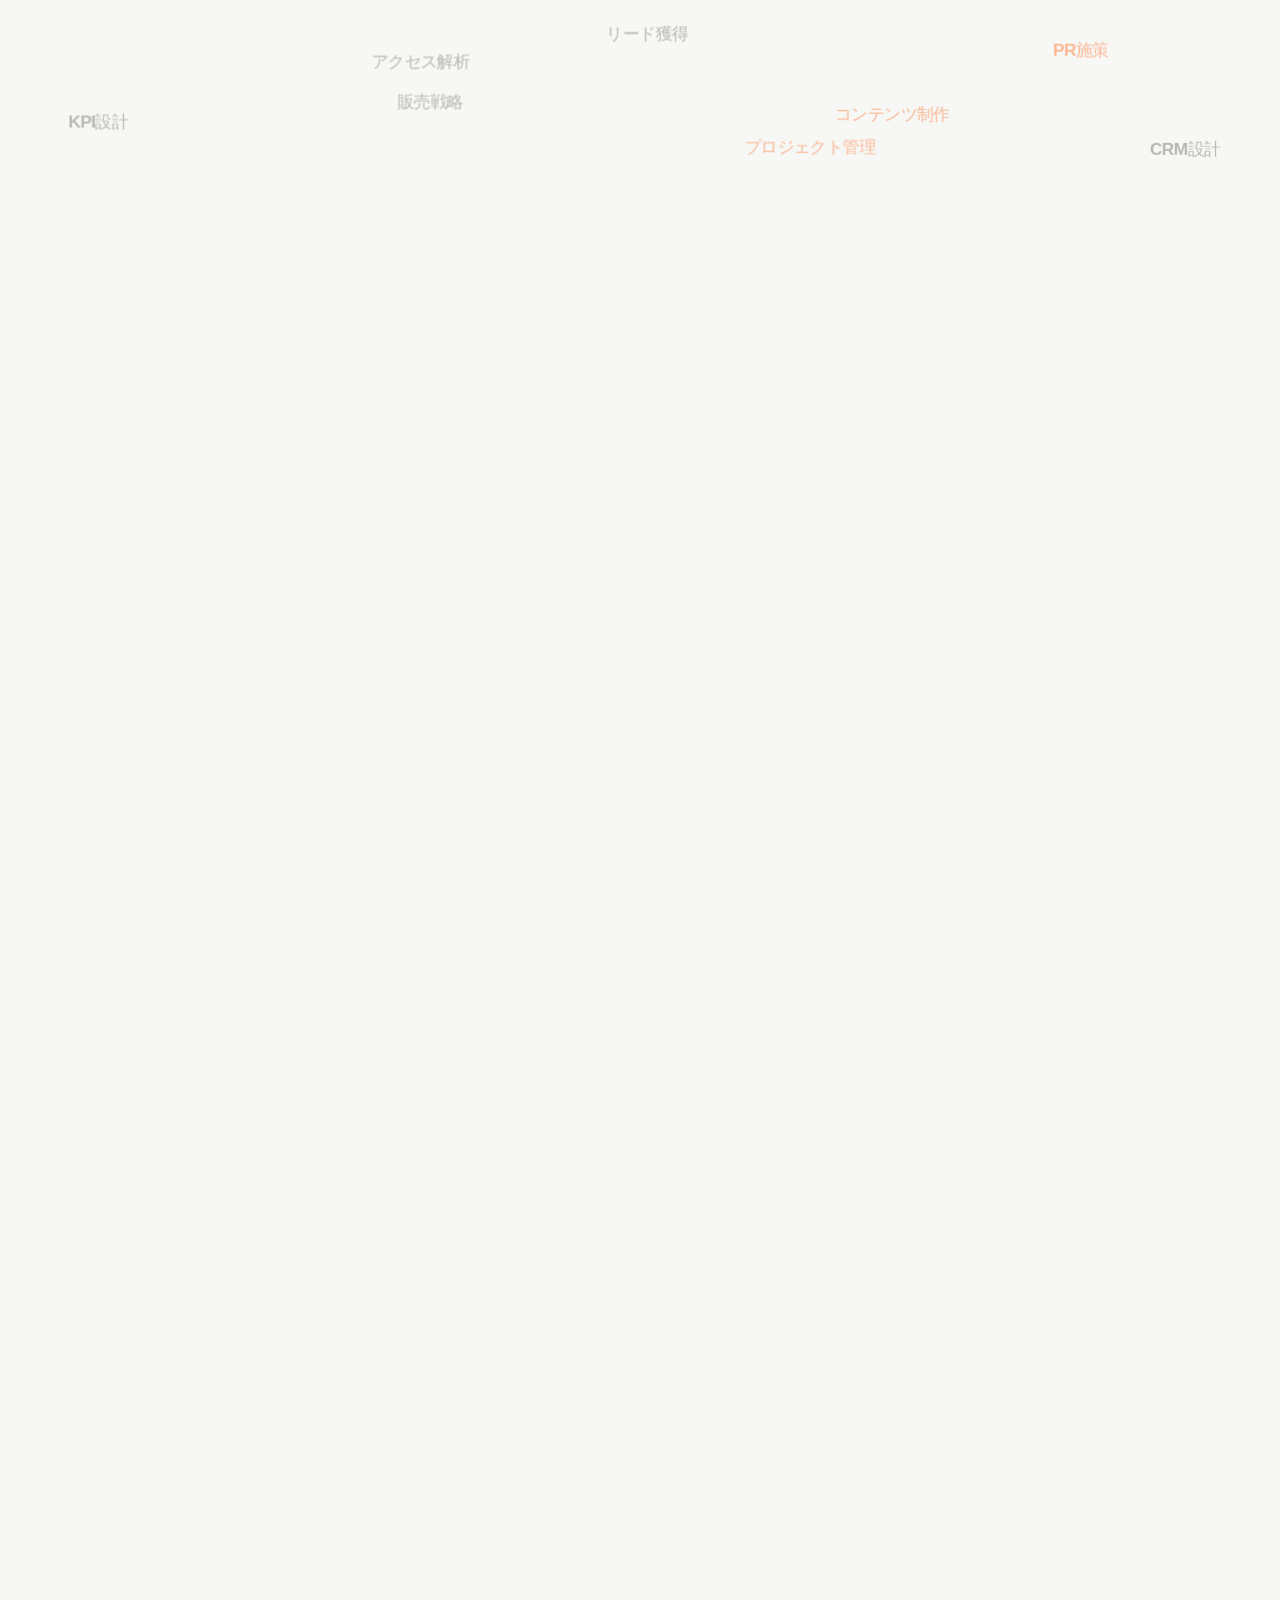
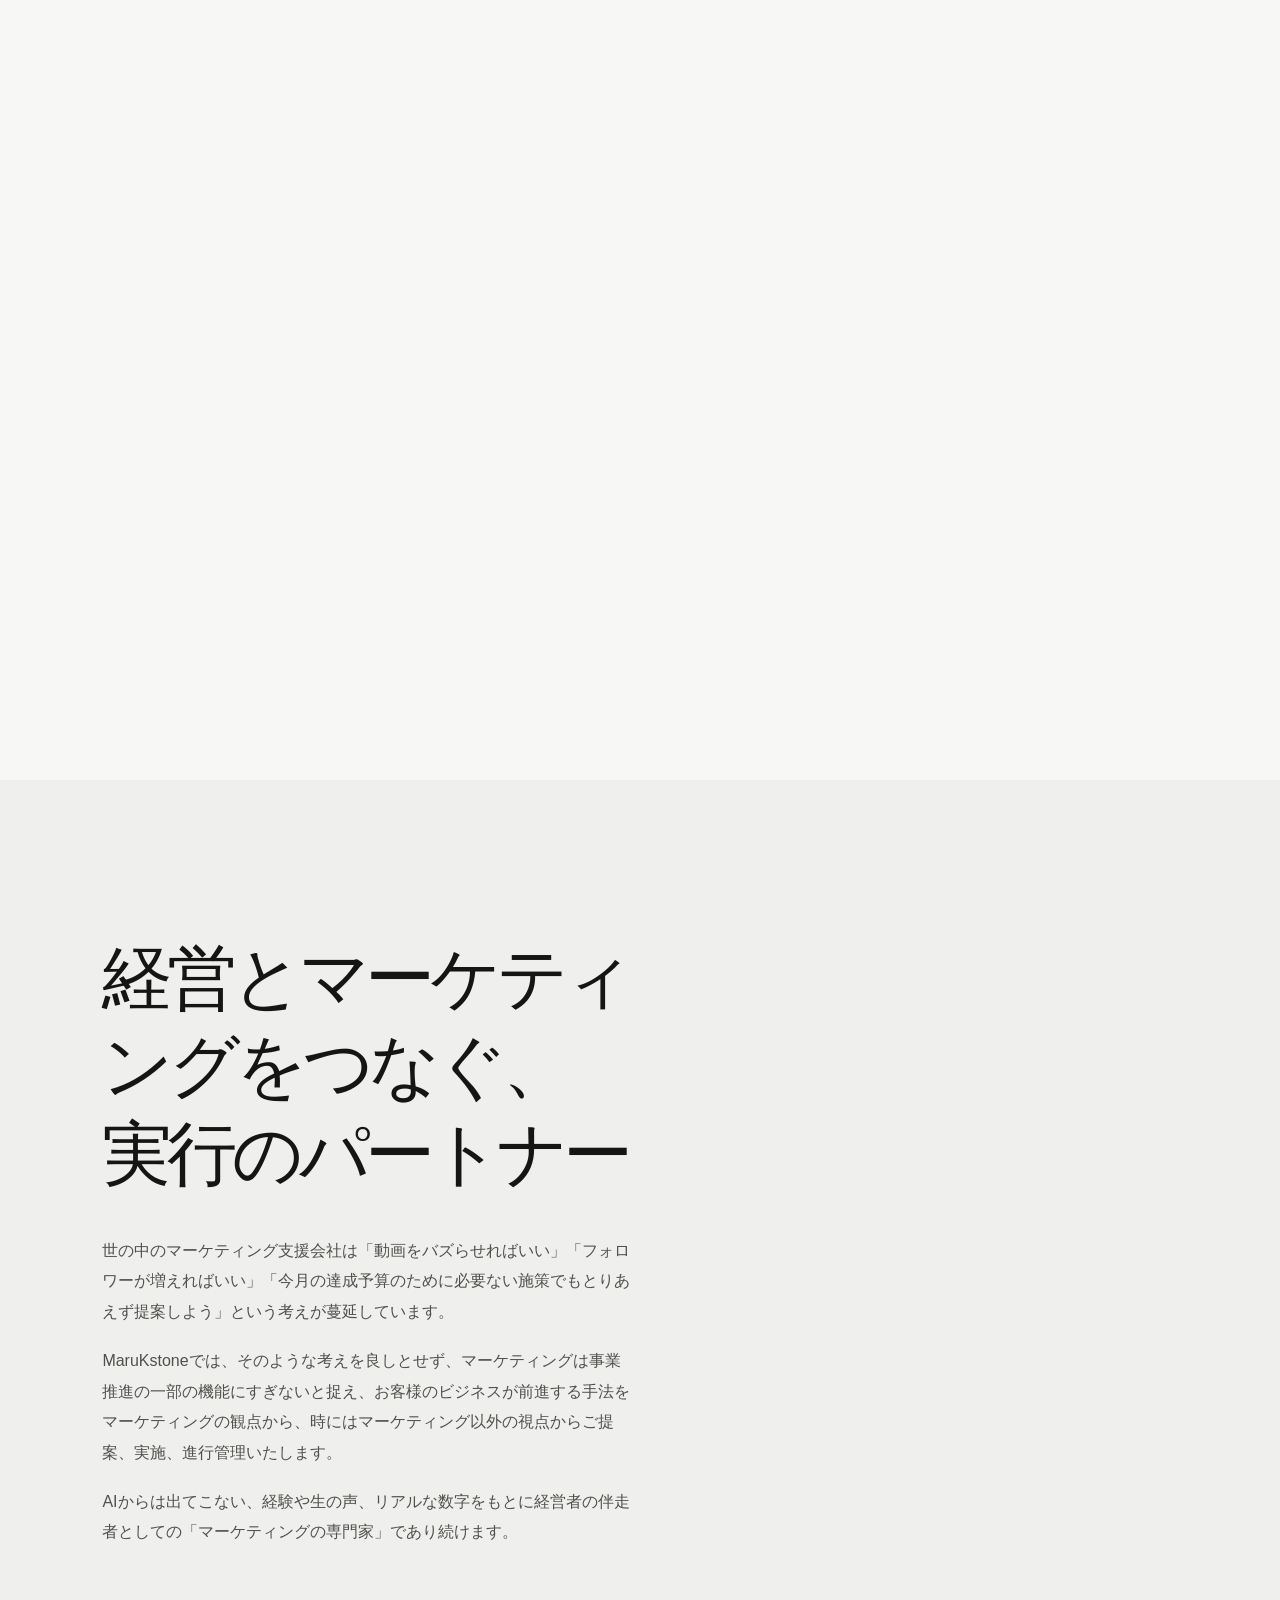
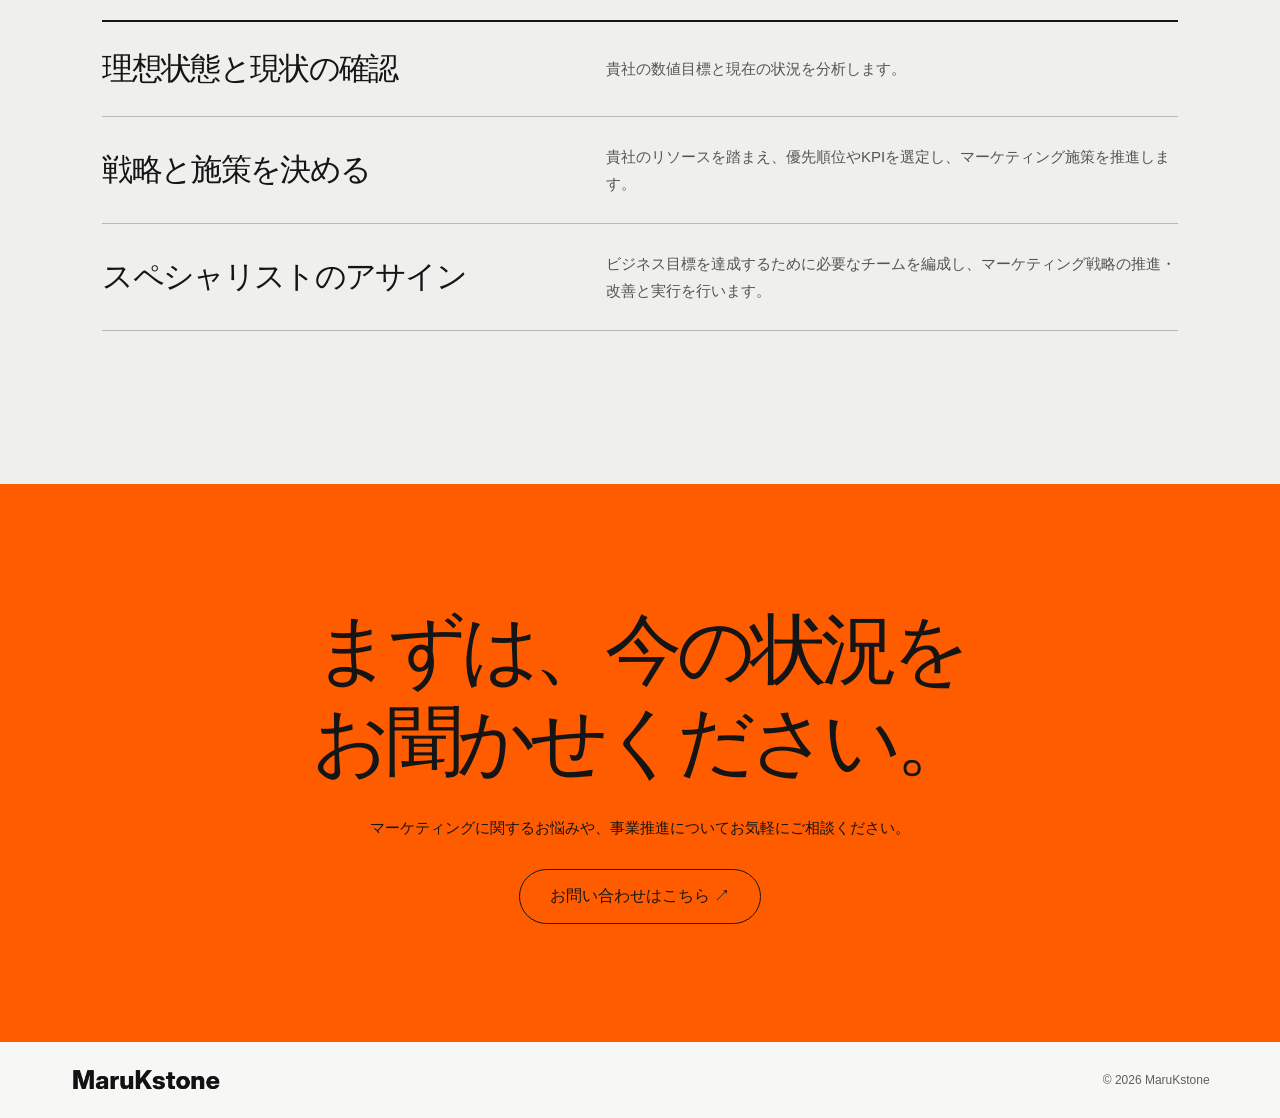
==== commit 03a92a4a: "Update website SEO and contact links" ====
--- a/index.html
+++ b/index.html
@@ -4,7 +4,14 @@
     <meta charset="utf-8">
     <meta name="viewport" content="width=device-width, initial-scale=1">
     <meta name="theme-color" content="#f7f7f5">
-    <title>MaruKstone — Motion Study</title>
+    <title>MaruKstone｜経営とマーケティングをつなぐ実行パートナー</title>
+    <meta name="description" content="MaruKstoneは、経営計画を起点にマーケティング戦略を設計し、各分野のスペシャリストをアサイン。施策の選定から進行管理、実行支援まで一気通貫で伴走し、貴社の事業推進を支援します。">
+    <link rel="canonical" href="https://marukstone.com/">
+    <meta property="og:type" content="website">
+    <meta property="og:site_name" content="MaruKstone">
+    <meta property="og:title" content="MaruKstone｜経営とマーケティングをつなぐ実行パートナー">
+    <meta property="og:description" content="経営計画を起点にマーケティング戦略を設計し、各分野のスペシャリストとともに事業の前進を支援します。">
+    <meta property="og:url" content="https://marukstone.com/">
     <link rel="stylesheet" href="./motion-study.css">
     <script defer src="./motion-study.js"></script>
   </head>
@@ -16,7 +23,7 @@
       <nav aria-label="メインナビゲーション">
         <a href="#service">考え方</a>
         <a href="#service">支援内容</a>
-        <a class="header-cta" href="#contact">お問い合わせ <span aria-hidden="true">↗</span></a>
+        <a class="header-cta" href="https://tayori.com/form/b89c10b19a9570cac0b47d50b870847c419b7451/" target="_blank" rel="noopener noreferrer">お問い合わせ <span aria-hidden="true">↗</span></a>
       </nav>
     </header>
 
@@ -49,8 +56,8 @@
             <span>専門家を。</span>
           </h1>
           <p class="hero-description">
-            <span>経営目標を起点に、施策と専門家を束ねて事業を前に進める。</span>
-            <span>戦略設計から実行支援までを伴走します。</span>
+            <span>経営計画をもとにマーケティング施策を設計し、各分野のスペシャリストをアサイン。</span>
+            <span>戦略設計から実行まで、マーケティングの取り組みを一気通貫で支援します。</span>
           </p>
           <a class="hero-link" href="#service">MaruKstoneの考え方を見る <span aria-hidden="true">↓</span></a>
         </div>
@@ -119,16 +126,16 @@
           <div class="service-portrait-space" aria-label="顔写真を配置するスペース"></div>
         </div>
         <div class="service-steps">
-          <article><h3>目指す姿と現状を共有</h3><p>事業の目標と現在の状況を確認します。</p></article>
-          <article><h3>戦略と施策を決める</h3><p>選択肢を整理し、優先順位や確認する指標を考えます。</p></article>
-          <article><h3>スペシャリストチームを編成</h3><p>既存の担当者やパートナーも含め、目的と役割を整えます。</p></article>
-          <article><h3>進行を支え、結果を見直す</h3><p>関係者との調整を行い、進捗と結果を次の判断につなげます。</p></article>
+          <article><h3>理想状態と現状の確認</h3><p>貴社の数値目標と現在の状況を分析します。</p></article>
+          <article><h3>戦略と施策を決める</h3><p>貴社のリソースを踏まえ、優先順位やKPIを選定し、マーケティング施策を推進します。</p></article>
+          <article><h3>スペシャリストのアサイン</h3><p>ビジネス目標を達成するために必要なチームを編成し、マーケティング戦略の推進・改善と実行を行います。</p></article>
         </div>
       </section>
 
       <section class="contact-section" id="contact">
         <h2>まずは、今の状況を<br>お聞かせください。</h2>
-        <p>お問い合わせ窓口は準備中です。送信先が未設定のため、このプレビューから送信はできません。</p>
+        <p>マーケティングに関するお悩みや、事業推進についてお気軽にご相談ください。</p>
+        <a class="contact-link" href="https://tayori.com/form/b89c10b19a9570cac0b47d50b870847c419b7451/" target="_blank" rel="noopener noreferrer" style="display:inline-flex;align-items:center;justify-content:center;margin-top:28px;padding:16px 30px;border:1px solid #171717;border-radius:999px;color:#171717;text-decoration:none;font-weight:700;">お問い合わせはこちら ↗</a>
       </section>
     </main>
 
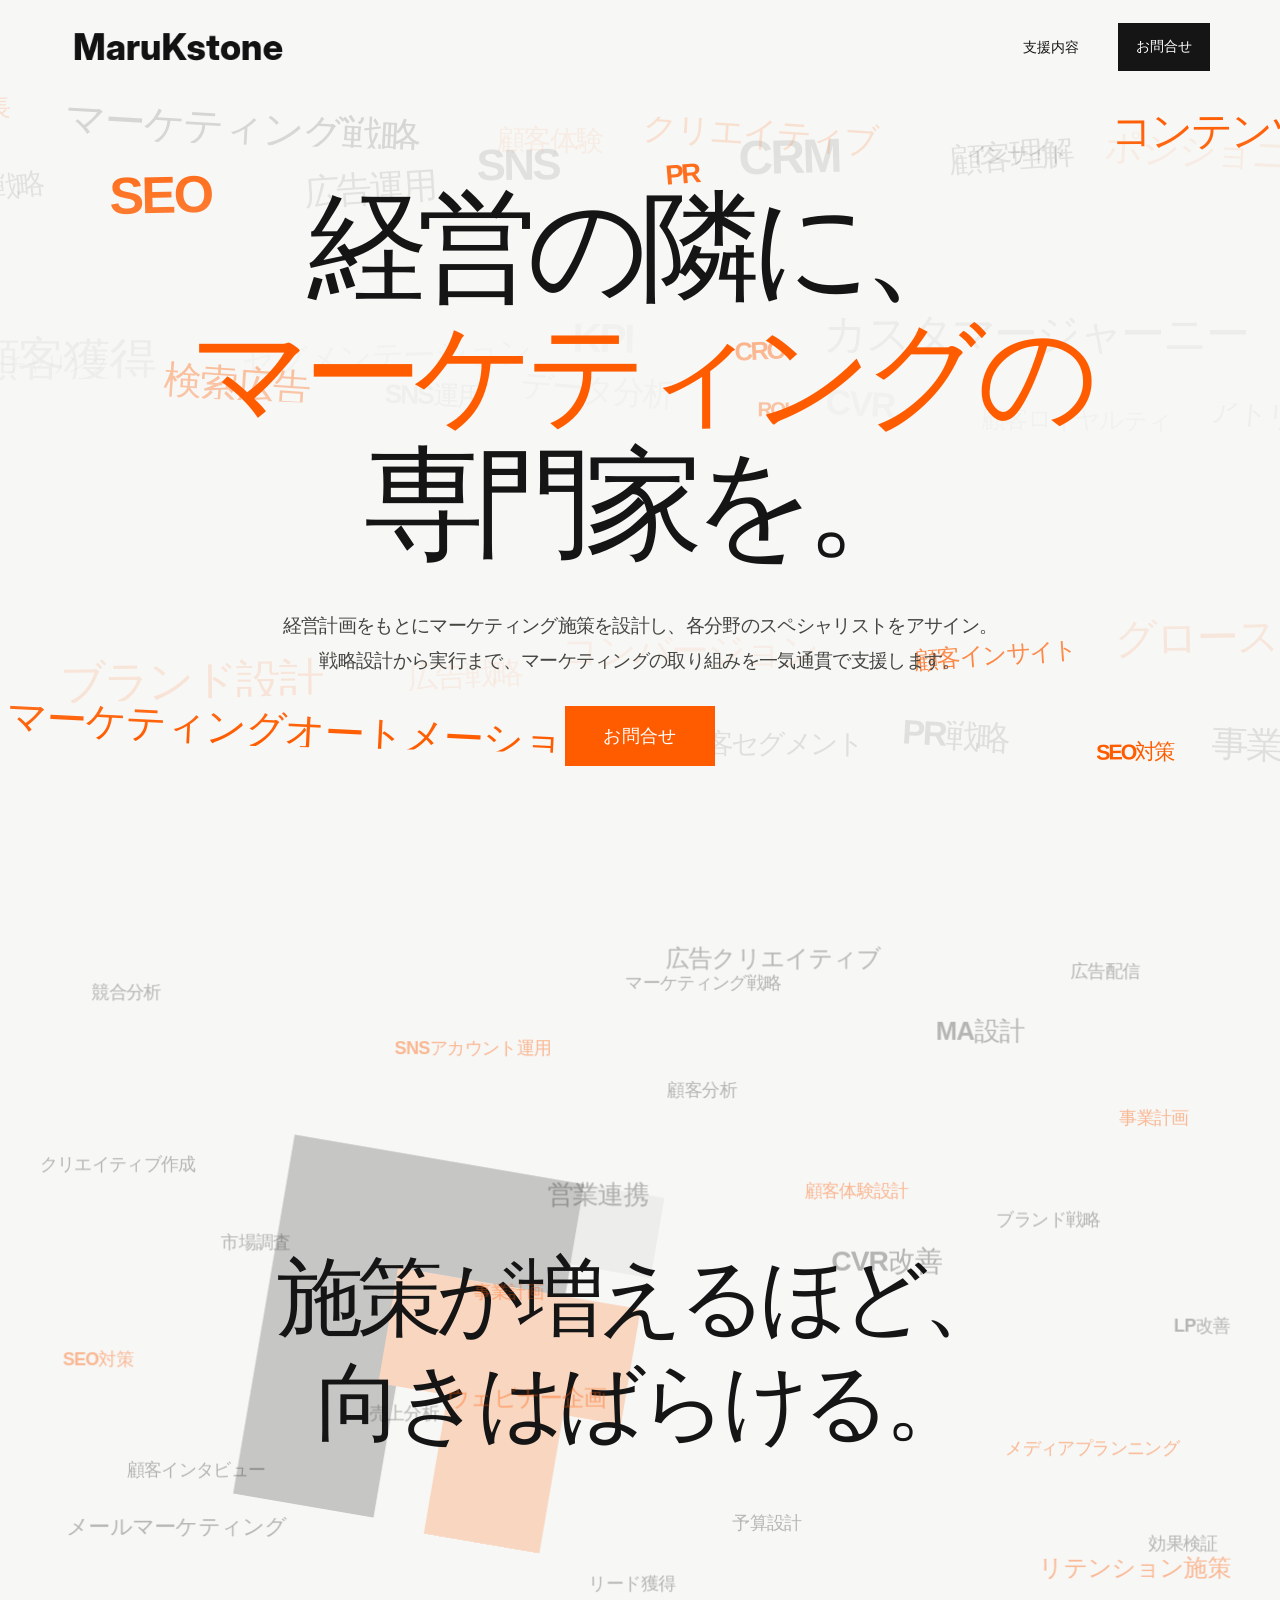
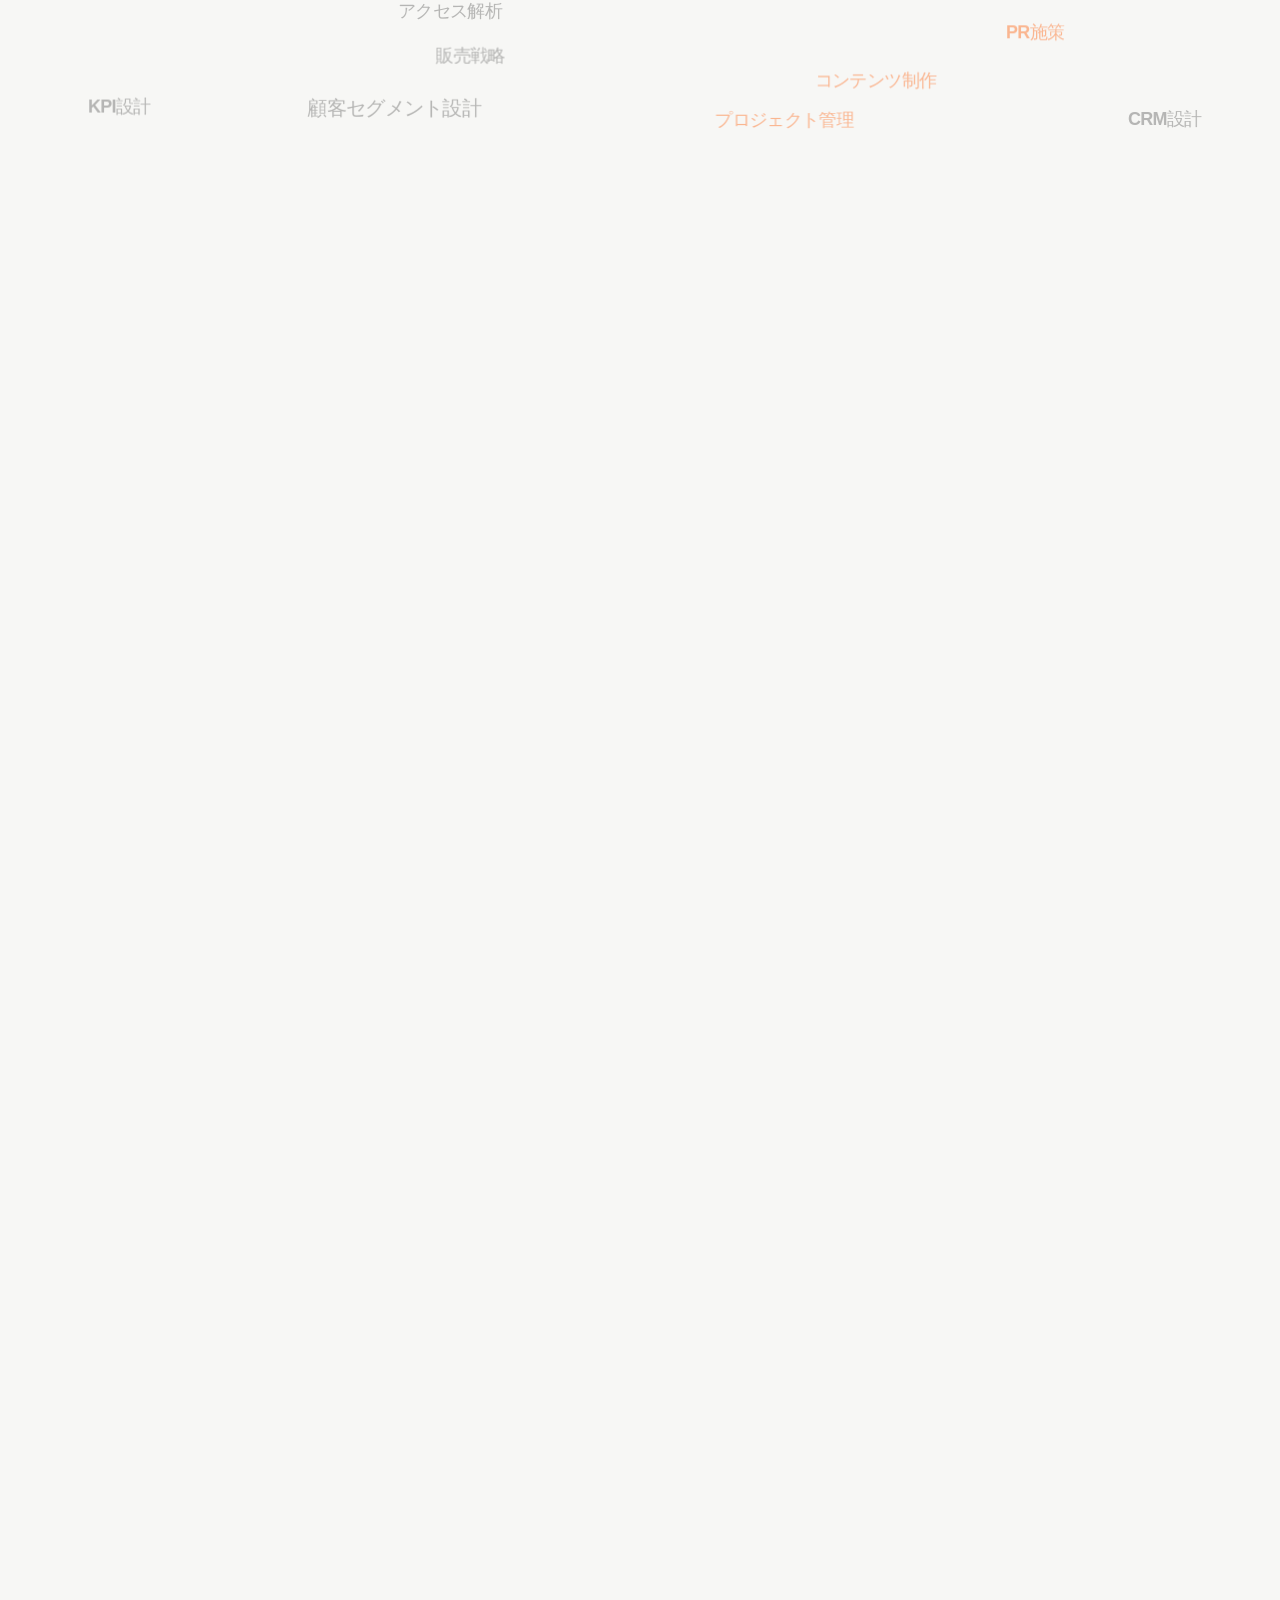
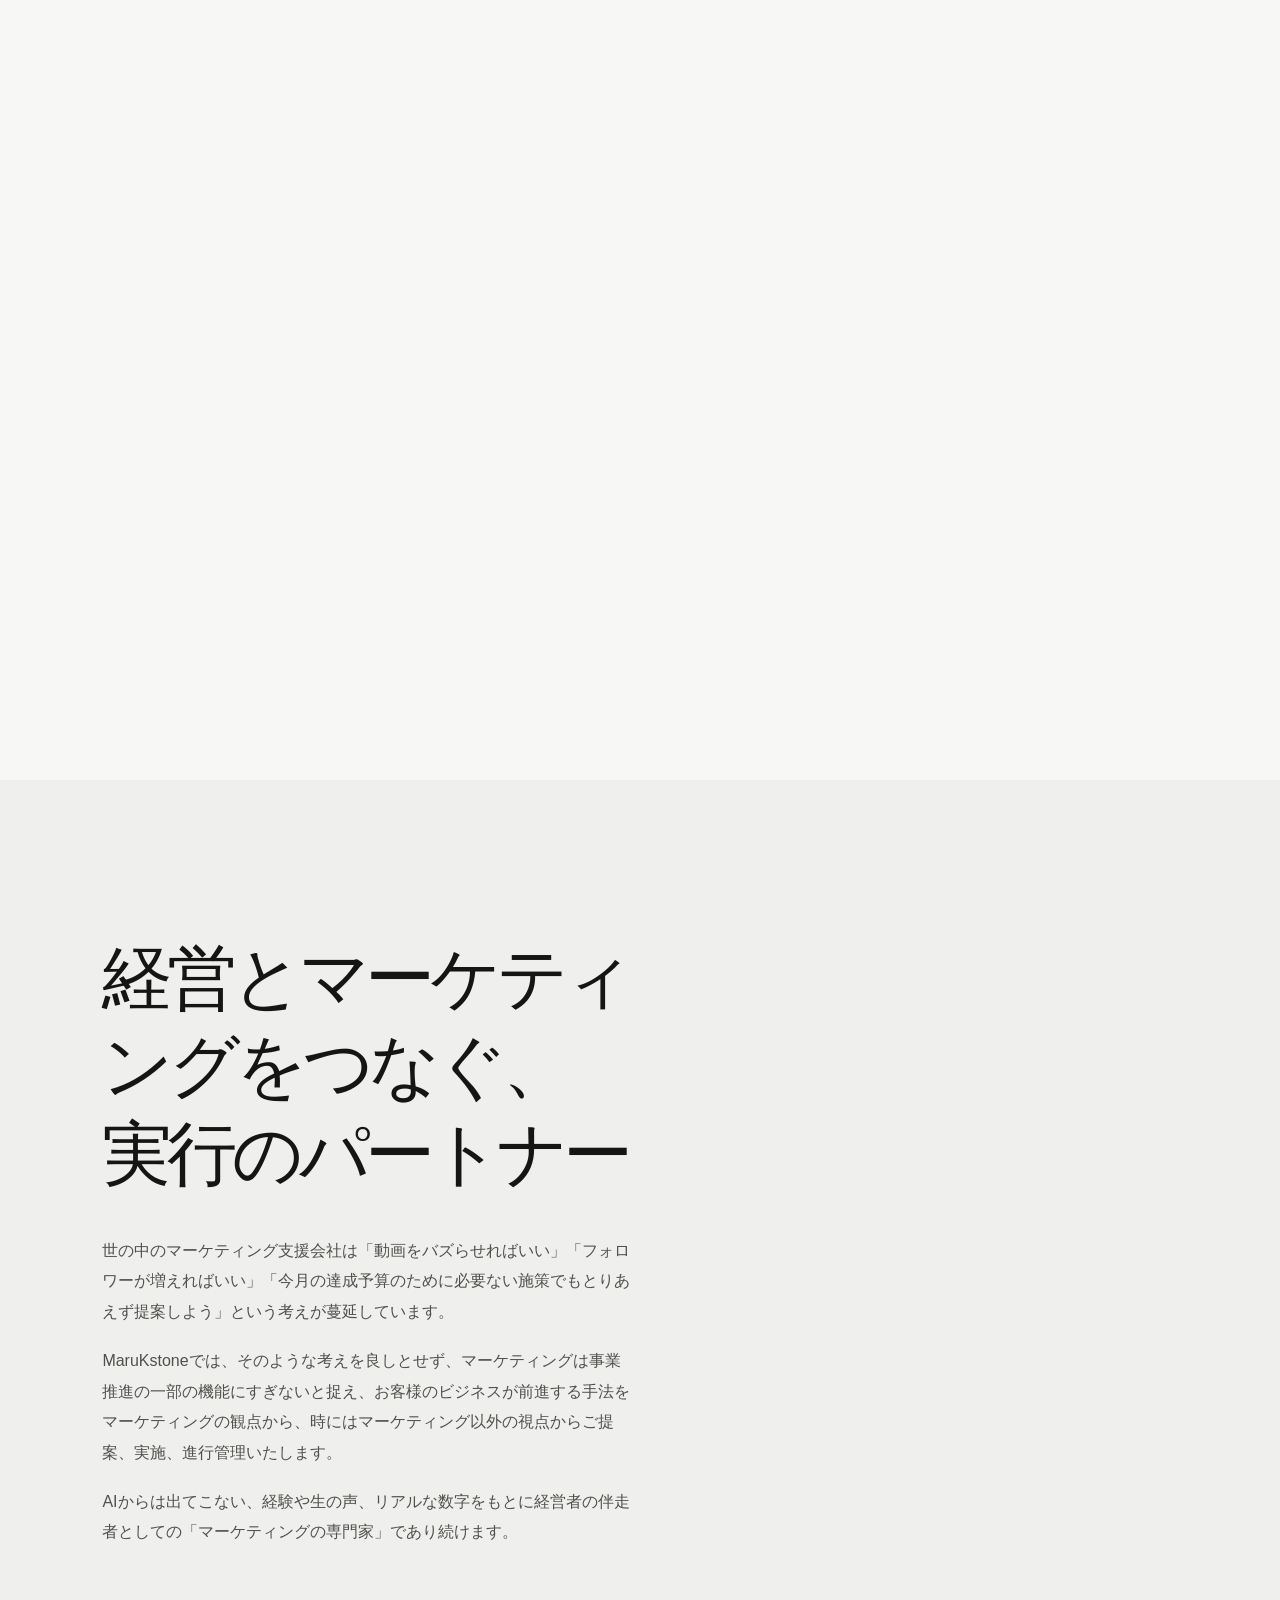
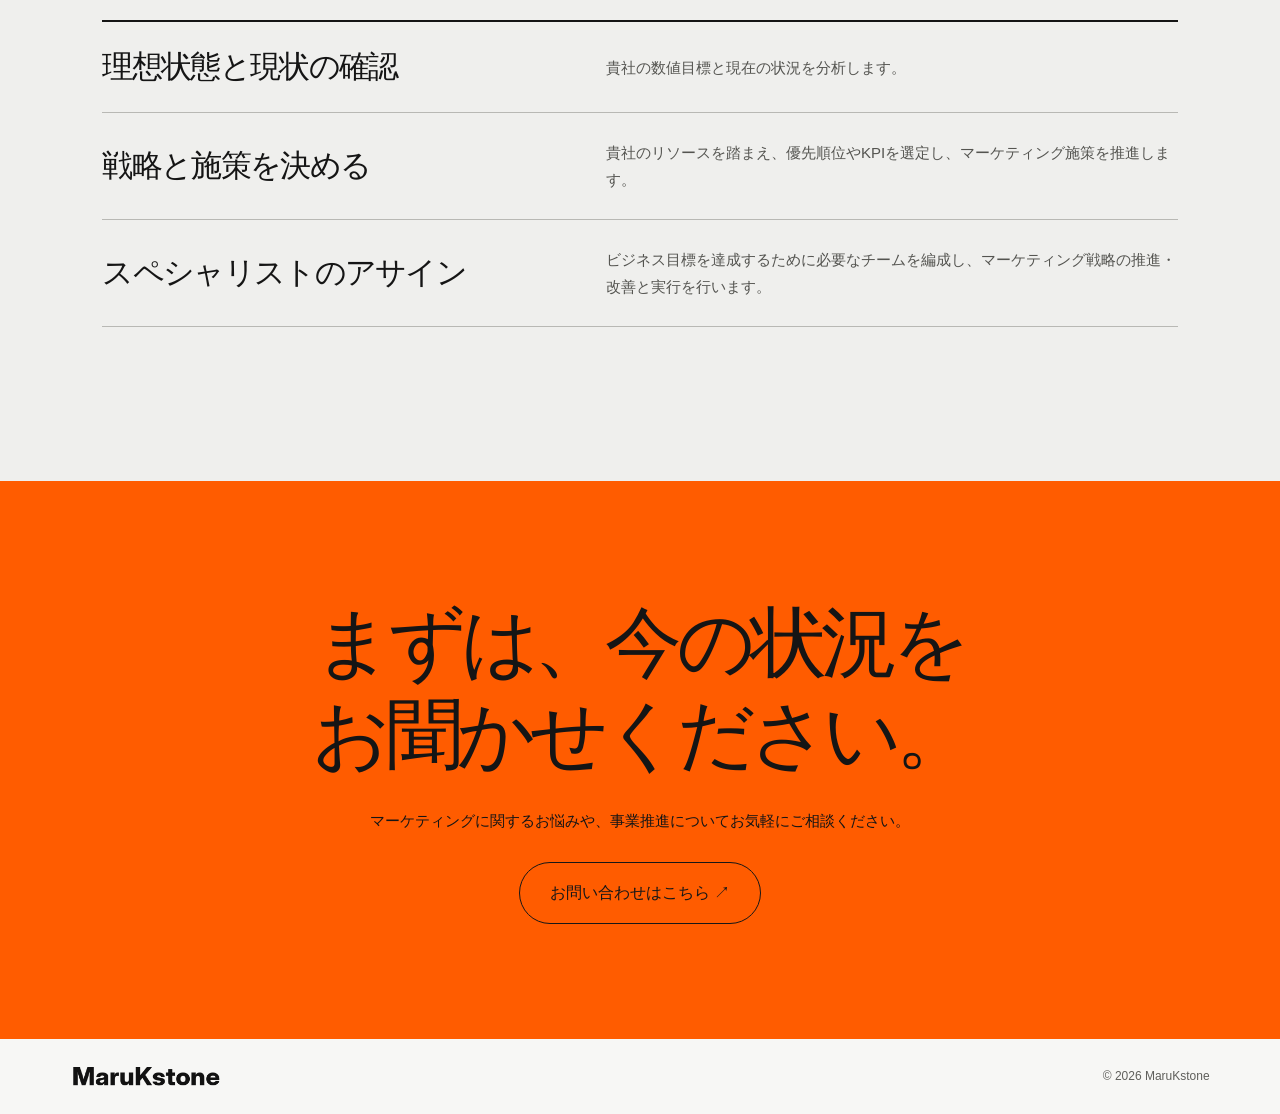
==== commit 610facf4: "Refine website design and typography" ====
--- a/index.html
+++ b/index.html
@@ -21,9 +21,9 @@
         <img src="./assets/marukstone-wordmark.png" alt="MaruKstone" width="235" height="50">
       </a>
       <nav aria-label="メインナビゲーション">
-        <a href="#service">考え方</a>
         <a href="#service">支援内容</a>
-        <a class="header-cta" href="https://tayori.com/form/b89c10b19a9570cac0b47d50b870847c419b7451/" target="_blank" rel="noopener noreferrer">お問い合わせ <span aria-hidden="true">↗</span></a>
+        
+        <a class="header-cta" href="https://tayori.com/form/b89c10b19a9570cac0b47d50b870847c419b7451/" target="_blank" rel="noopener noreferrer">お問合せ</a>
       </nav>
     </header>
 
@@ -59,7 +59,7 @@
             <span>経営計画をもとにマーケティング施策を設計し、各分野のスペシャリストをアサイン。</span>
             <span>戦略設計から実行まで、マーケティングの取り組みを一気通貫で支援します。</span>
           </p>
-          <a class="hero-link" href="#service">MaruKstoneの考え方を見る <span aria-hidden="true">↓</span></a>
+          <a class="hero-link" href="https://tayori.com/form/b89c10b19a9570cac0b47d50b870847c419b7451/">お問合せ</a>
         </div>
       </section>
 
@@ -108,6 +108,14 @@
               <button type="button" class="solution-chip chip-24" aria-label="販売戦略を選択">販売戦略</button>
               <button type="button" class="solution-chip chip-25" aria-label="効果検証を選択">効果検証</button>
               <button type="button" class="solution-chip chip-26" aria-label="プロジェクト管理を選択">プロジェクト管理</button>
+              <button type="button" class="solution-chip chip-27" aria-label="MA設計を選択">MA設計</button>
+              <button type="button" class="solution-chip chip-28" aria-label="CVR改善を選択">CVR改善</button>
+              <button type="button" class="solution-chip chip-29" aria-label="ウェビナー企画を選択">ウェビナー企画</button>
+              <button type="button" class="solution-chip chip-30" aria-label="メールマーケティングを選択">メールマーケティング</button>
+              <button type="button" class="solution-chip chip-31" aria-label="営業連携を選択">営業連携</button>
+              <button type="button" class="solution-chip chip-32" aria-label="リテンション施策を選択">リテンション施策</button>
+              <button type="button" class="solution-chip chip-33" aria-label="顧客セグメント設計を選択">顧客セグメント設計</button>
+              <button type="button" class="solution-chip chip-34" aria-label="広告クリエイティブを選択">広告クリエイティブ</button>
             </div>
           </div>
         </div>
--- a/motion-study.css
+++ b/motion-study.css
@@ -436,7 +436,7 @@
   color: rgba(20,20,20,.42);
   background: transparent;
   font: inherit;
-  font-size: clamp(13px, 1.35vw, 20px);
+  font-size: clamp(14px, 1.4vw, 21px);
   font-weight: 650;
   letter-spacing: -.035em;
   line-height: 1.25;
@@ -576,3 +576,169 @@
   .sequence-stage.is-message .solution-chip { max-width: 38vw; white-space: normal; font-size: 10px; }
 }
 .brand img, .site-footer img { aspect-ratio: 278 / 43; }
+
+/* Additional solution words: 27–34 */
+.chip-27 { top: 13%; left: 73%; font-size: clamp(19px, 2vw, 29px); }
+.chip-28 { top: 38%; left: 65%; font-size: clamp(21px, 2.2vw, 32px); color: var(--orange); }
+.chip-29 { top: 54%; left: 35%; font-size: clamp(17px, 1.8vw, 26px); }
+.chip-30 { top: 68%; left: 5%; font-size: clamp(16px, 1.7vw, 24px); }
+.chip-31 { top: 31%; left: 43%; font-size: clamp(20px, 2vw, 29px); }
+.chip-32 { bottom: 24%; right: 4%; font-size: clamp(18px, 1.9vw, 27px); color: var(--orange); }
+.chip-33 { top: 88%; left: 24%; font-size: clamp(15px, 1.6vw, 23px); }
+.chip-34 { top: 5%; right: 31%; font-size: clamp(18px, 1.9vw, 27px); }
+
+@media (max-width: 760px) {
+  .chip-27 { top: 11%; left: 70%; }
+  .chip-28 { top: 39%; left: 63%; }
+  .chip-29 { top: 53%; left: 3%; }
+  .chip-30 { top: 67%; left: 4%; }
+  .chip-31 { top: 31%; left: 42%; }
+  .chip-32 { bottom: 23%; right: 3%; }
+  .chip-33 { top: 87%; left: 23%; }
+  .chip-34 { top: 5%; right: 28%; }
+
+  .sequence-stage.is-message .solution-chip {
+    font-size: 9px;
+    line-height: 1.2;
+    max-width: 16vw;
+    white-space: normal;
+    text-align: center;
+  }
+}
+
+
+/* MaruKstone typography refinement 2026-11 */
+
+/* FV description */
+.hero-description {
+  font-size: clamp(18px, 1.55vw, 22px);
+  line-height: 1.7;
+  font-weight: 500;
+  letter-spacing: -0.025em;
+  max-width: 760px;
+}
+
+/* FV CTA */
+.header-cta {
+  color: #fff;
+  font-size: 18px;
+  font-weight: 600;
+  line-height: 1.4;
+}
+
+/* Body typography */
+body {
+  line-height: 1.75;
+}
+
+p {
+  line-height: 1.8;
+}
+
+/* Heading typography */
+h1,
+h2,
+h3 {
+  line-height: 1.25;
+  letter-spacing: -0.035em;
+}
+
+/* Mobile */
+@media (max-width: 760px) {
+  .hero-description {
+    font-size: 16px;
+    line-height: 1.75;
+  }
+
+  .header-cta {
+    font-size: 16px;
+  }
+
+  p {
+    line-height: 1.85;
+  }
+}
+
+
+/* MaruKstone hero CTA final adjustment 2026-11-07 */
+
+/* FVサブコピー：PCでは一行で表示 */
+.hero-description {
+  font-size: clamp(14px, 1.15vw, 17px);
+  line-height: 1.7;
+  width: max-content;
+  max-width: calc(100vw - 48px);
+  white-space: nowrap;
+}
+
+/* FV直下のオレンジCTA */
+.hero-link {
+  color: #fff !important;
+  font-size: 18px;
+  font-weight: 600;
+  line-height: 1.4;
+}
+
+@media (max-width: 760px) {
+  .hero-description {
+    width: auto;
+    max-width: calc(100vw - 40px);
+    white-space: normal;
+    font-size: 15px;
+    line-height: 1.75;
+  }
+
+  .hero-link {
+    font-size: 16px;
+  }
+}
+
+
+/* MaruKstone CTA and navigation refinement 2026-11-07 */
+
+/* FV CTA：サイズと文字組み */
+.hero-link {
+  display: inline-flex;
+  align-items: center;
+  justify-content: center;
+  min-height: 60px;
+  padding: 18px 38px;
+  box-sizing: border-box;
+  font-family: inherit;
+  font-size: 18px;
+  font-weight: 600;
+  letter-spacing: 0.015em;
+  line-height: 1.3;
+  color: #fff !important;
+  text-decoration: none;
+  white-space: nowrap;
+}
+
+@media (max-width: 760px) {
+  .hero-link {
+    min-height: 56px;
+    padding: 16px 30px;
+    font-size: 16px;
+  }
+}
+
+/* FVサブコピー：サイズアップ */
+.hero-description {
+  font-size: clamp(18px, 1.5vw, 22px);
+  line-height: 1.65;
+  width: max-content;
+  max-width: calc(100vw - 64px);
+  white-space: nowrap;
+  letter-spacing: -0.035em;
+}
+
+@media (max-width: 760px) {
+  .hero-description {
+    width: auto;
+    max-width: calc(100vw - 40px);
+    white-space: normal;
+    font-size: 16px;
+    line-height: 1.75;
+  }
+}
+
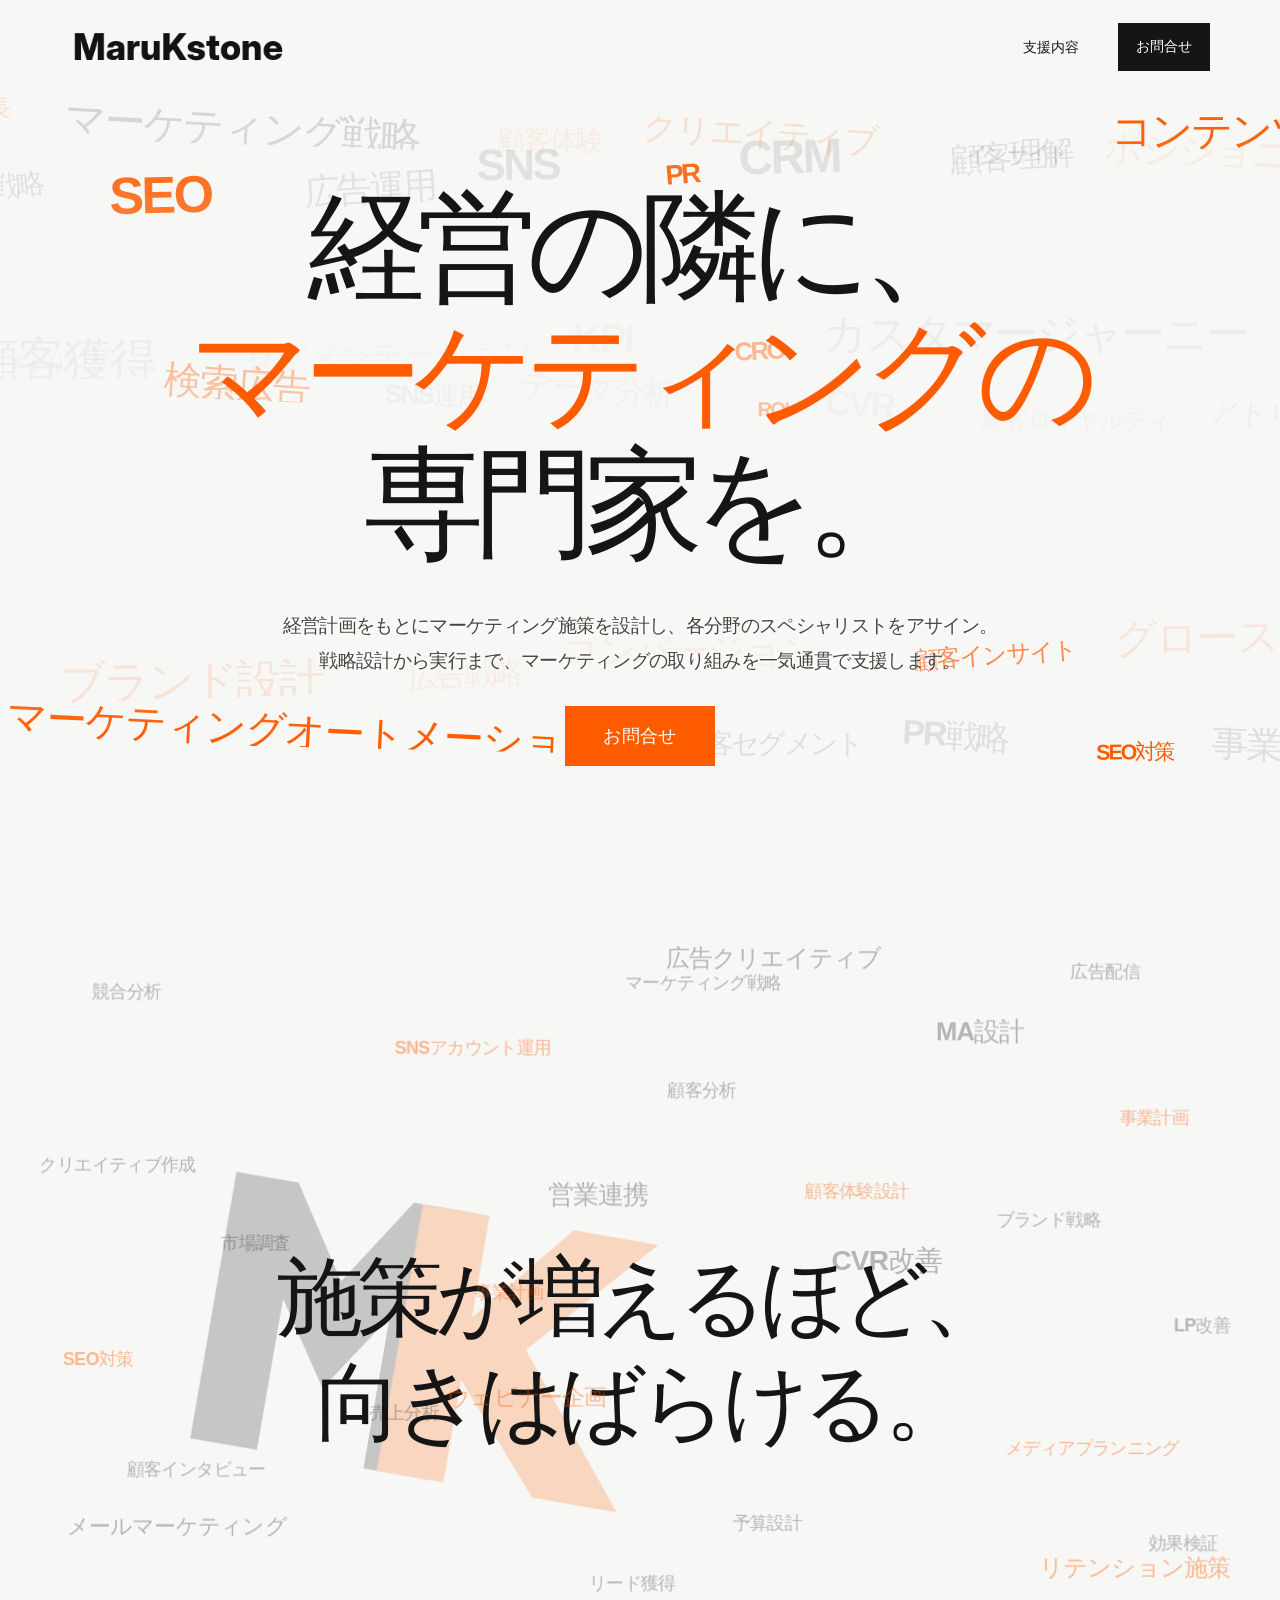
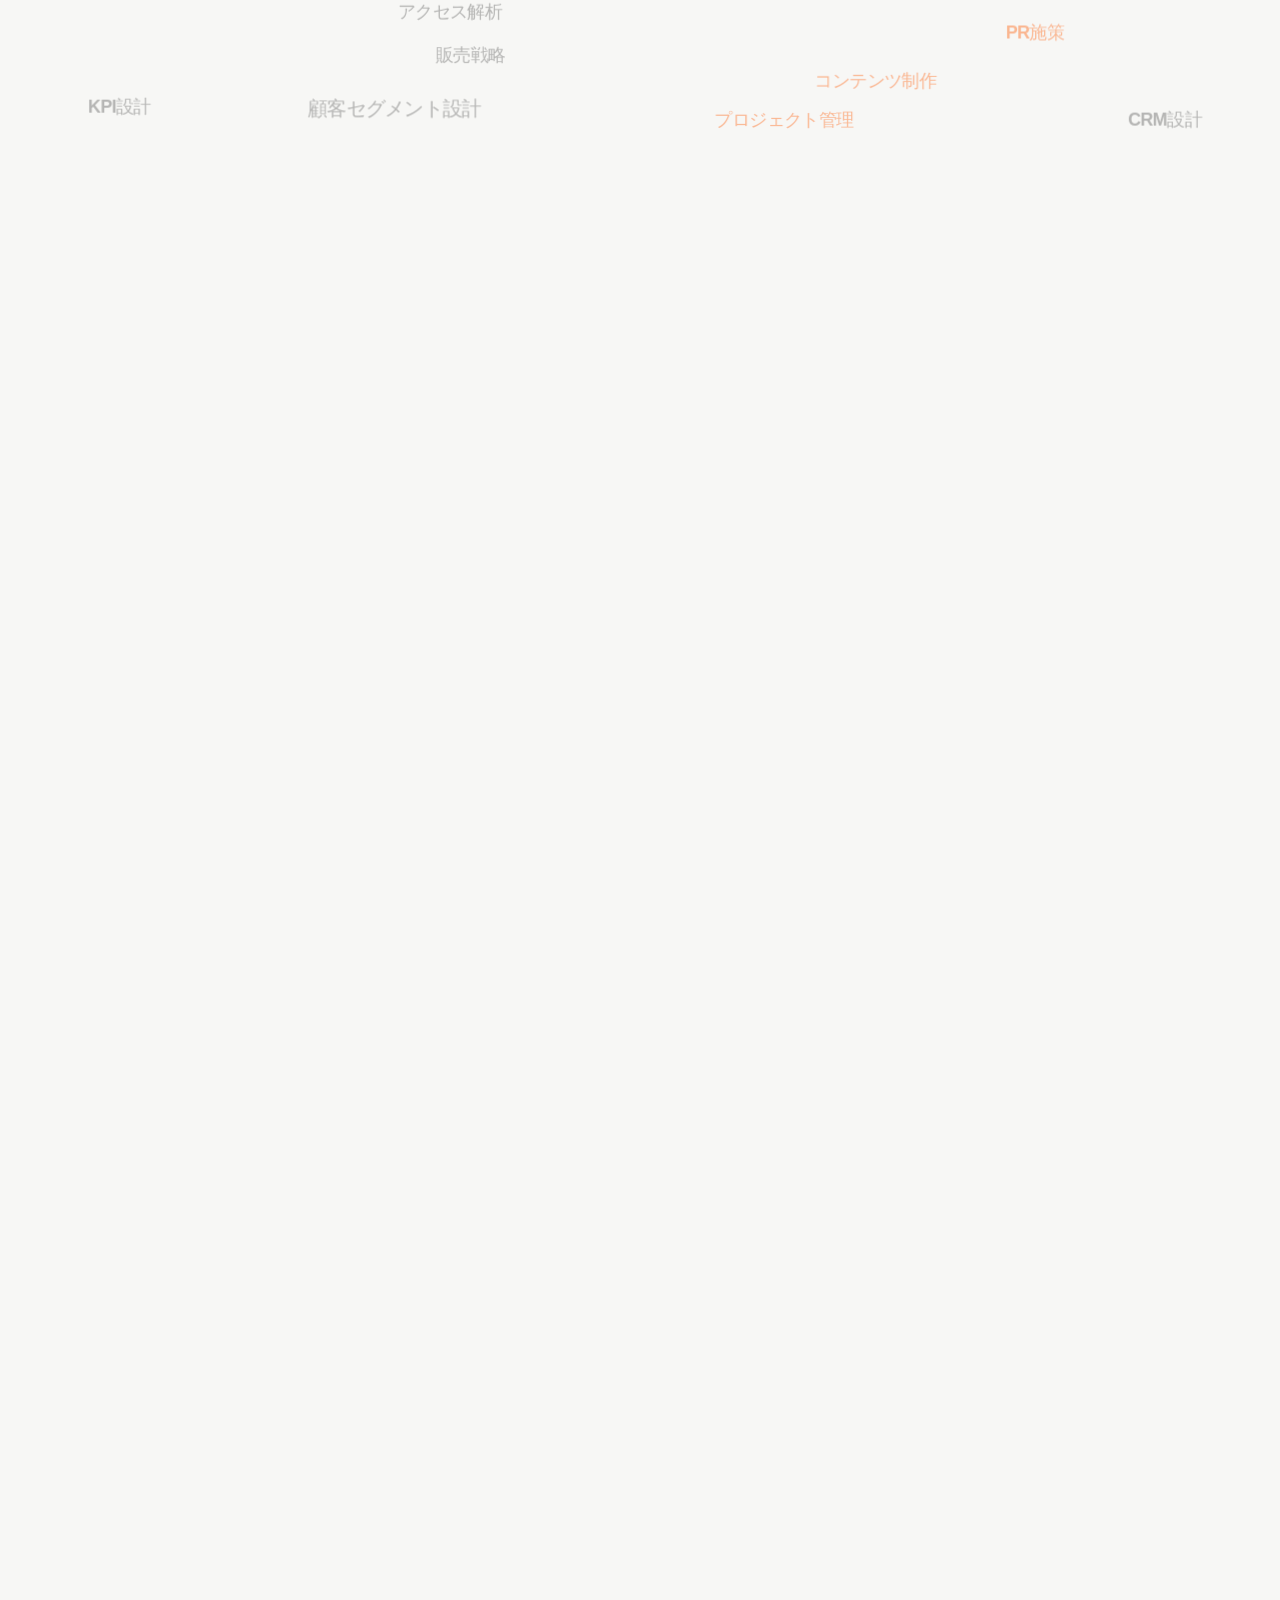
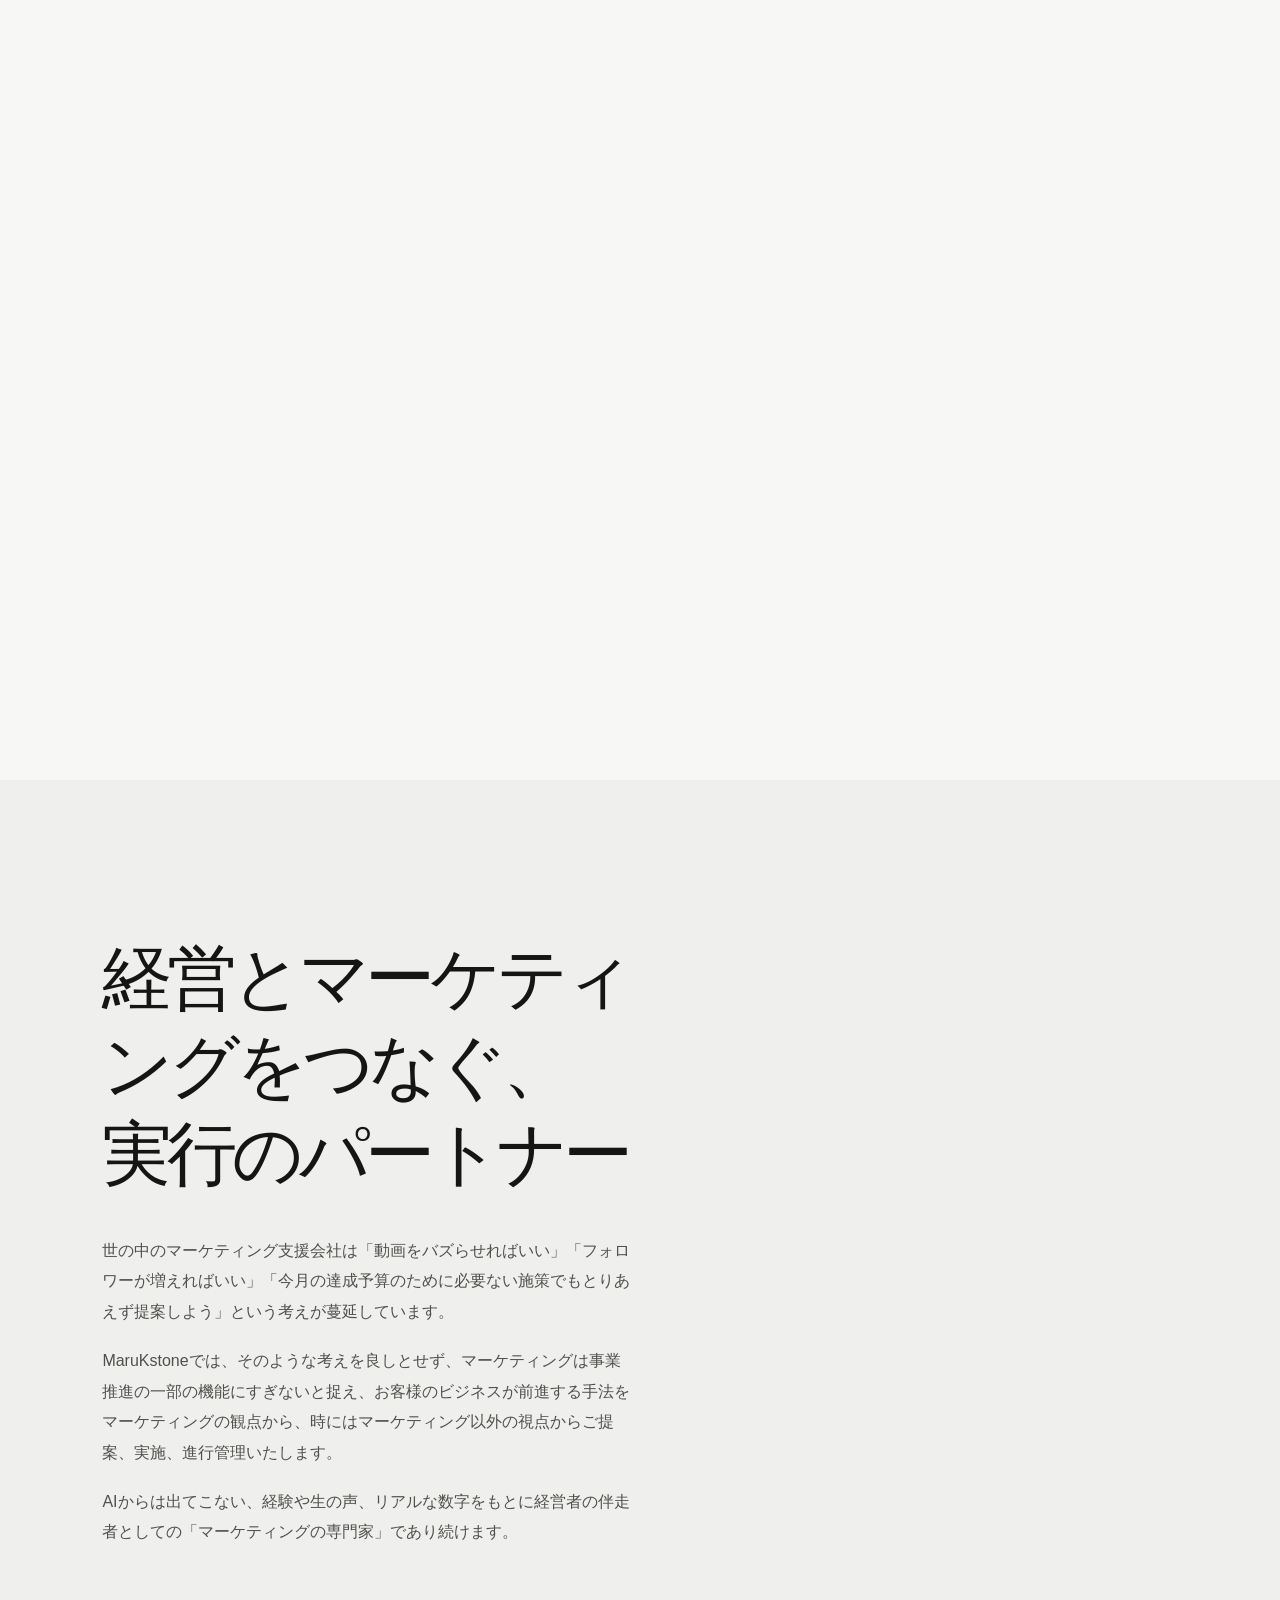
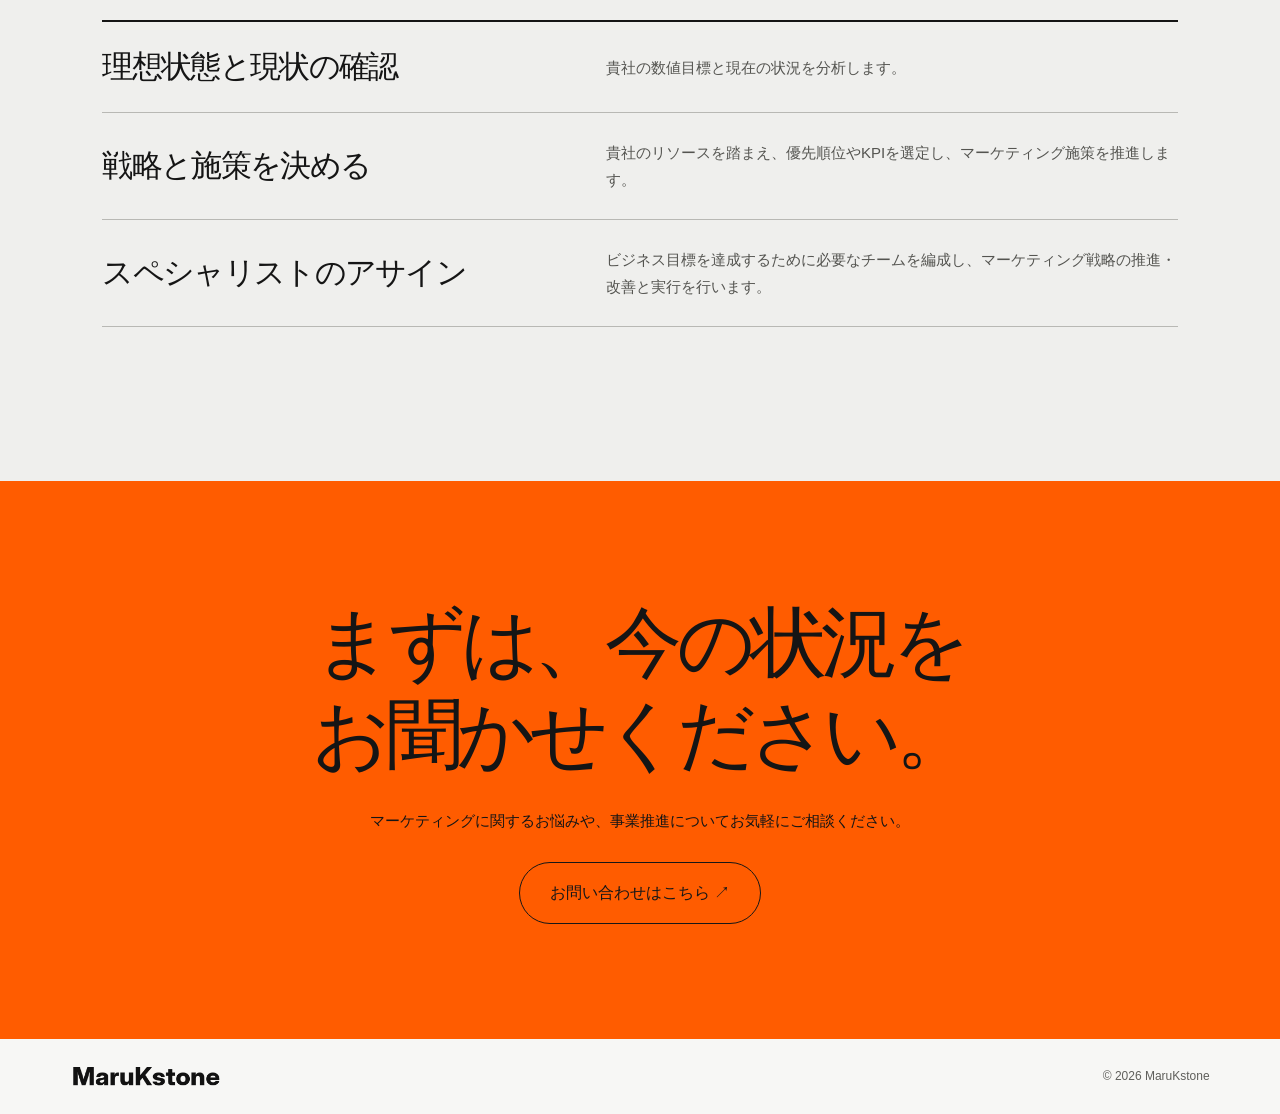
==== commit 1cb71116: "Update motion graphic and hero description" ====
--- a/index.html
+++ b/index.html
@@ -68,10 +68,18 @@
           <div class="sequence-stage">
             <div class="rotating-composition" aria-hidden="true">
               <svg class="rotating-shape" viewBox="0 0 640 640" role="presentation">
-                <path class="shape-dark" d="M112 118h326v126H270v278H112z" />
-                <path class="shape-orange" d="M327 244h196v130H458v156H328V374h-78V244z" />
-                <path class="shape-gray" d="M438 118h90v90h-90z" />
-              </svg>
+
+  <!-- M：現状維持 -->
+  <path class="shape-dark"
+    d="M55 170 H125 L190 270 L255 170 H325 V470 H250 V300 L190 390 L130 300 V470 H55 Z" />
+
+  <!-- K：現状維持 -->
+  <path class="shape-orange"
+    d="M265 170 H340 V285 L435 170 H530 L405 310 L535 470 H440 L340 355 V470 H265 Z" />
+
+  <!-- S：Kの右下の斜線の終端に重ねる -->
+
+</svg>
             </div>
 
             <div class="sequence-message" aria-live="polite">
--- a/motion-study.css
+++ b/motion-study.css
@@ -742,3 +742,20 @@
   }
 }
 
+
+/* Hero description: subtle text halo */
+.hero-description {
+  background: transparent !important;
+  padding: 0 !important;
+  border-radius: 0 !important;
+  text-shadow:
+    0 0 3px #fff,
+    0 0 6px rgba(255, 255, 255, 0.95),
+    0 0 10px rgba(255, 255, 255, 0.75);
+}
+
+.hero-description::before {
+  content: none !important;
+  display: none !important;
+}
+
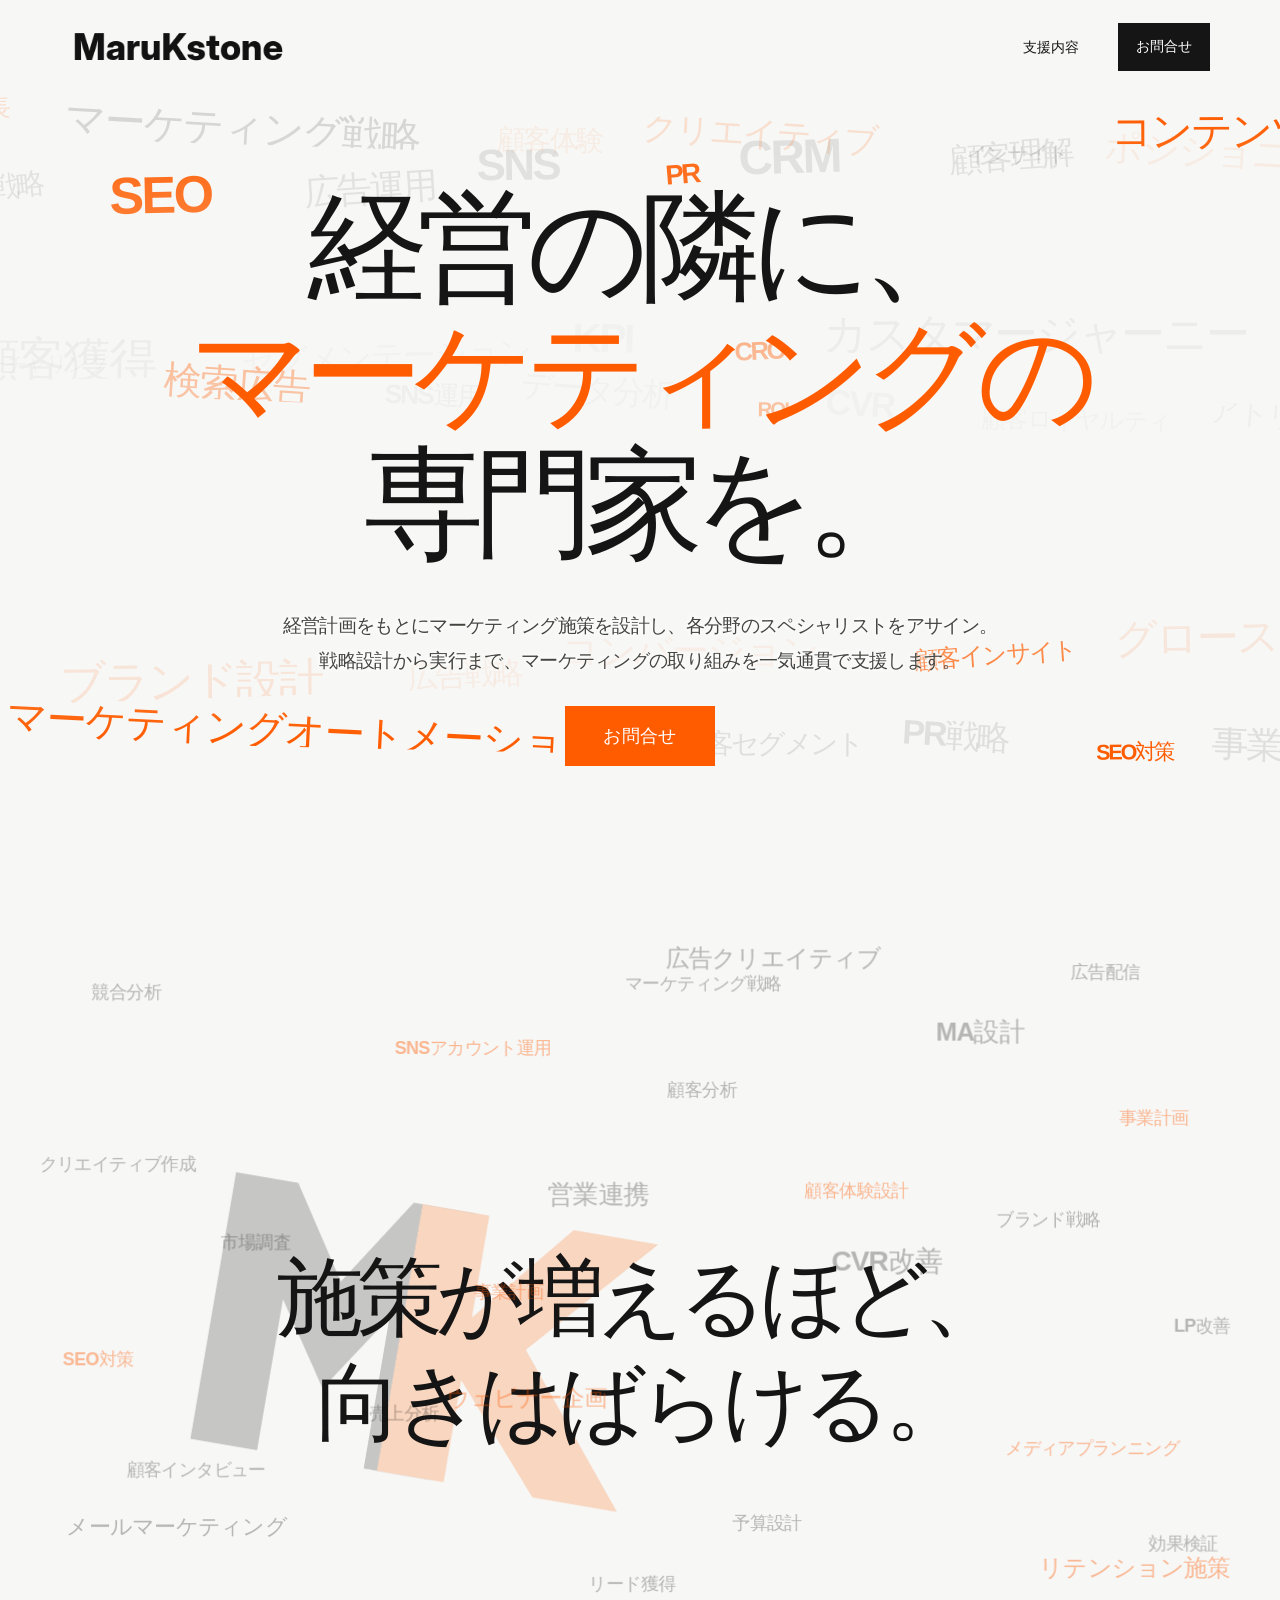
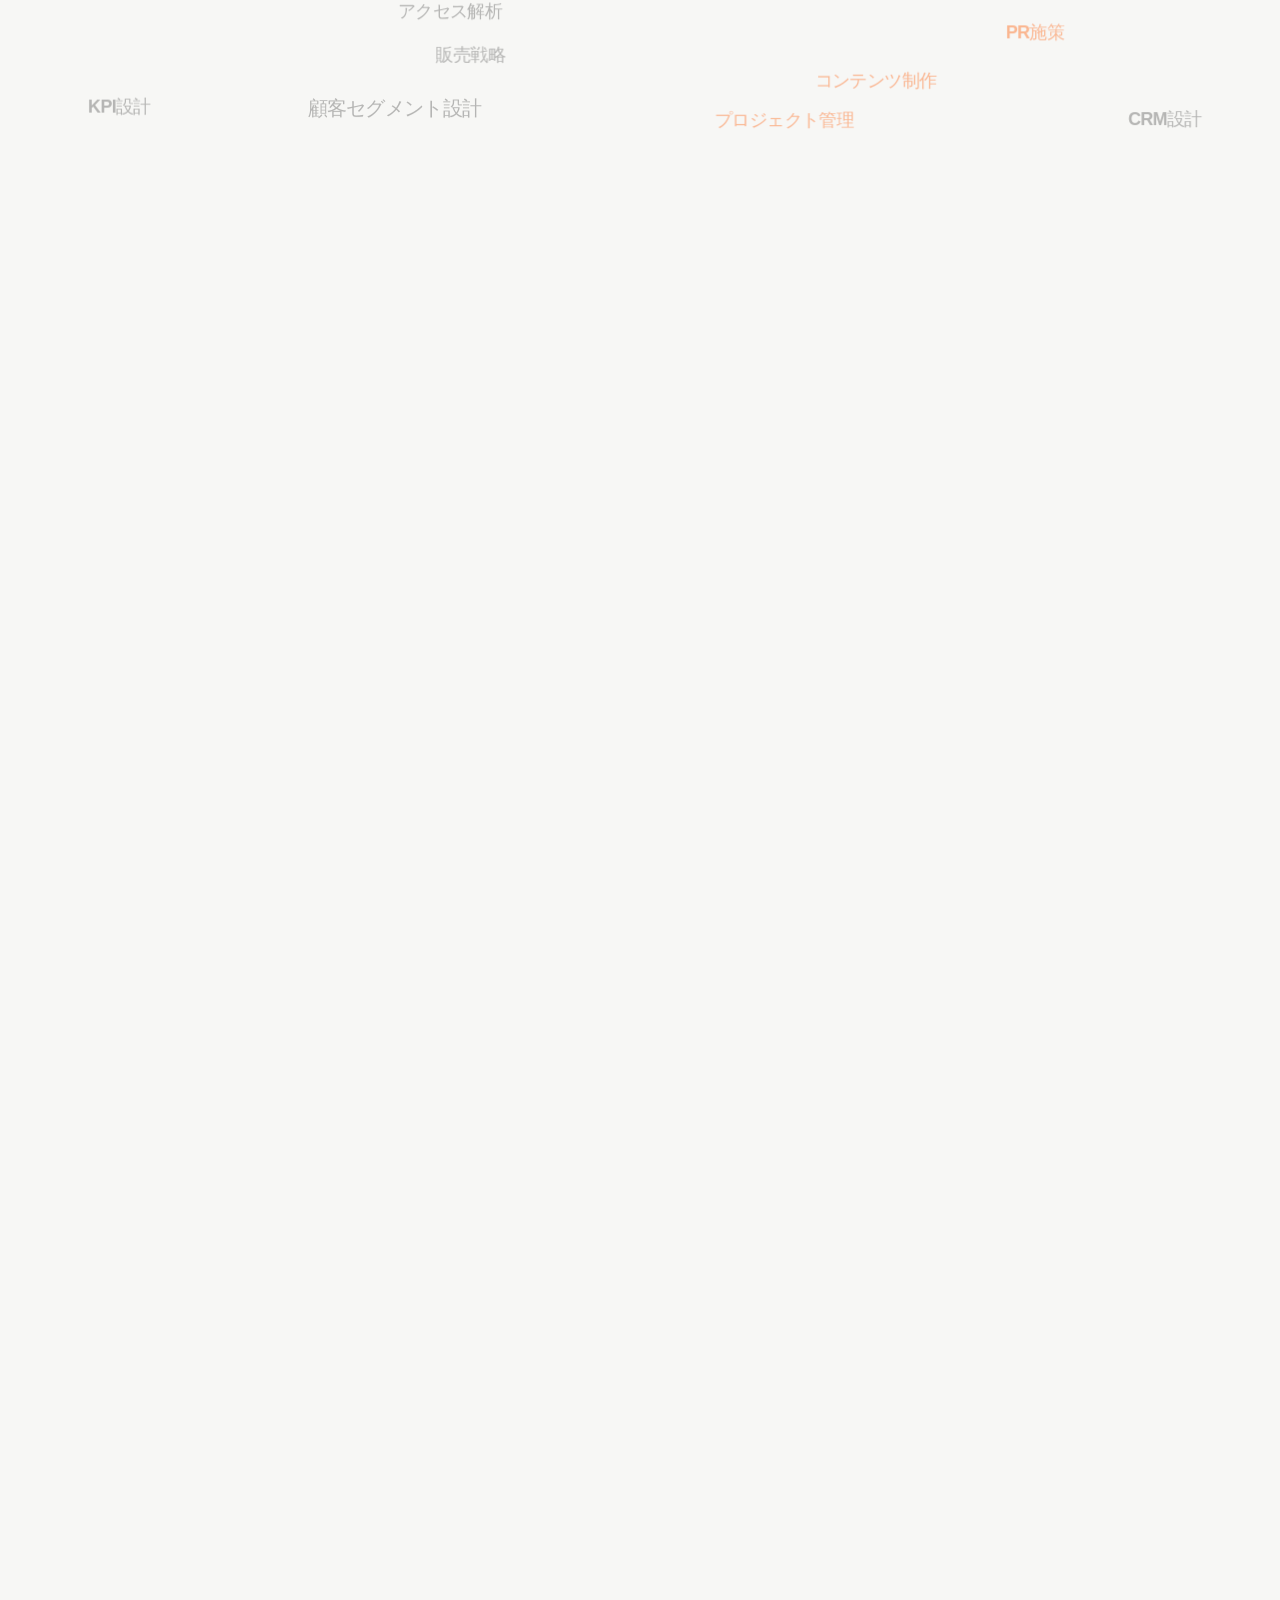
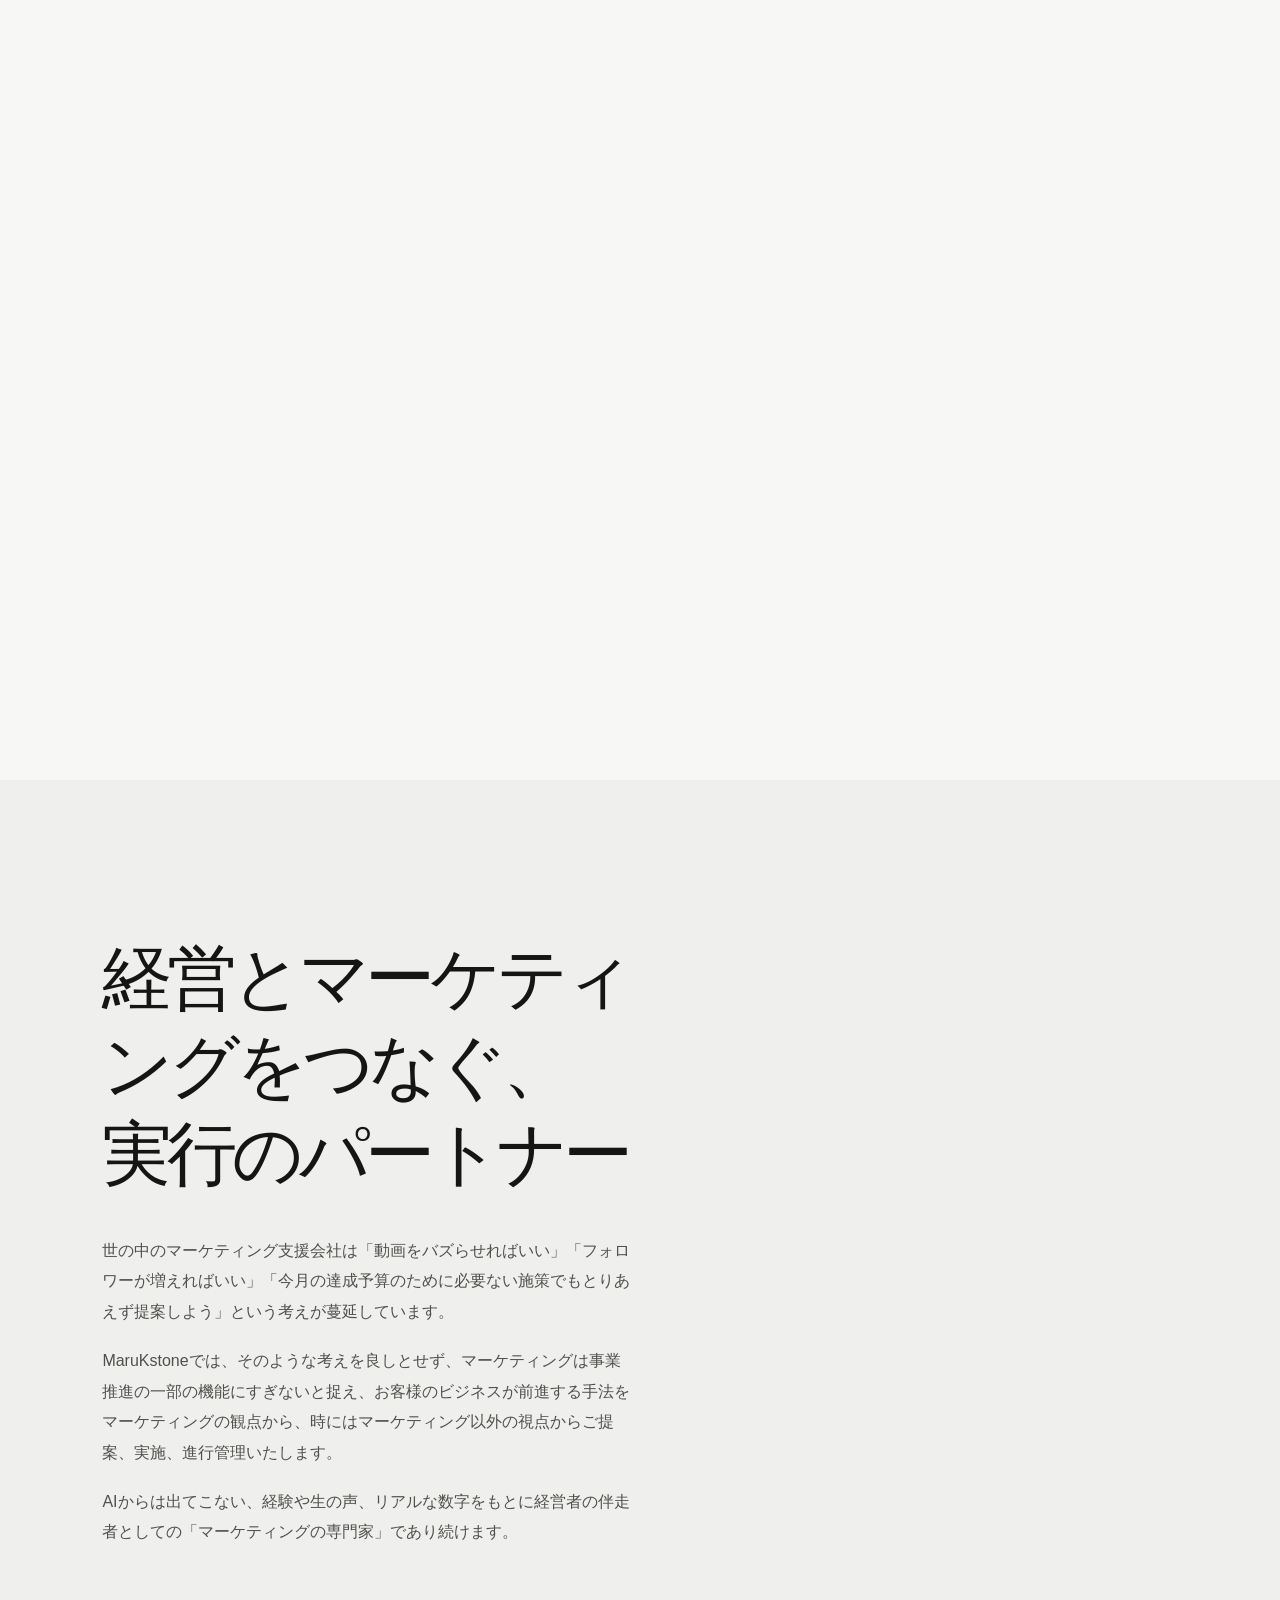
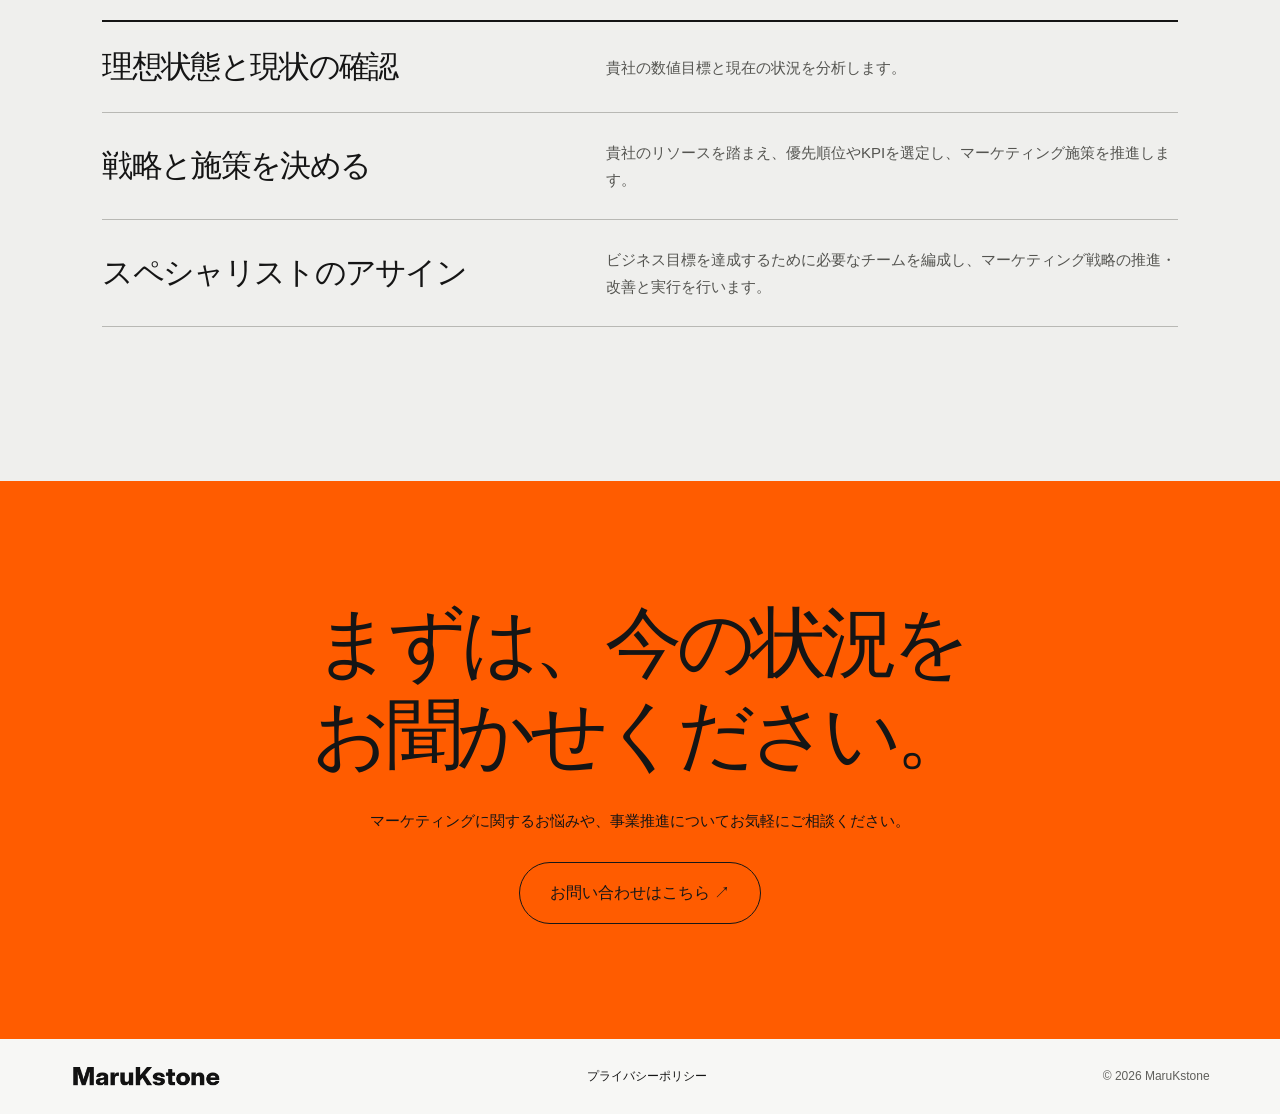
==== commit 7de05ae9: "Add privacy policy page and navigation" ====
--- a/index.html
+++ b/index.html
@@ -157,6 +157,7 @@
 
     <footer class="site-footer">
       <a href="#top" aria-label="ページ上部へ"><img src="./assets/marukstone-wordmark.png" alt="MaruKstone" width="235" height="50"></a>
+      <a href="./privacy-policy.html" style="color:inherit;text-decoration:none;font-size:12px;">プライバシーポリシー</a>
       <span>© 2026 MaruKstone</span>
     </footer>
   </body>
